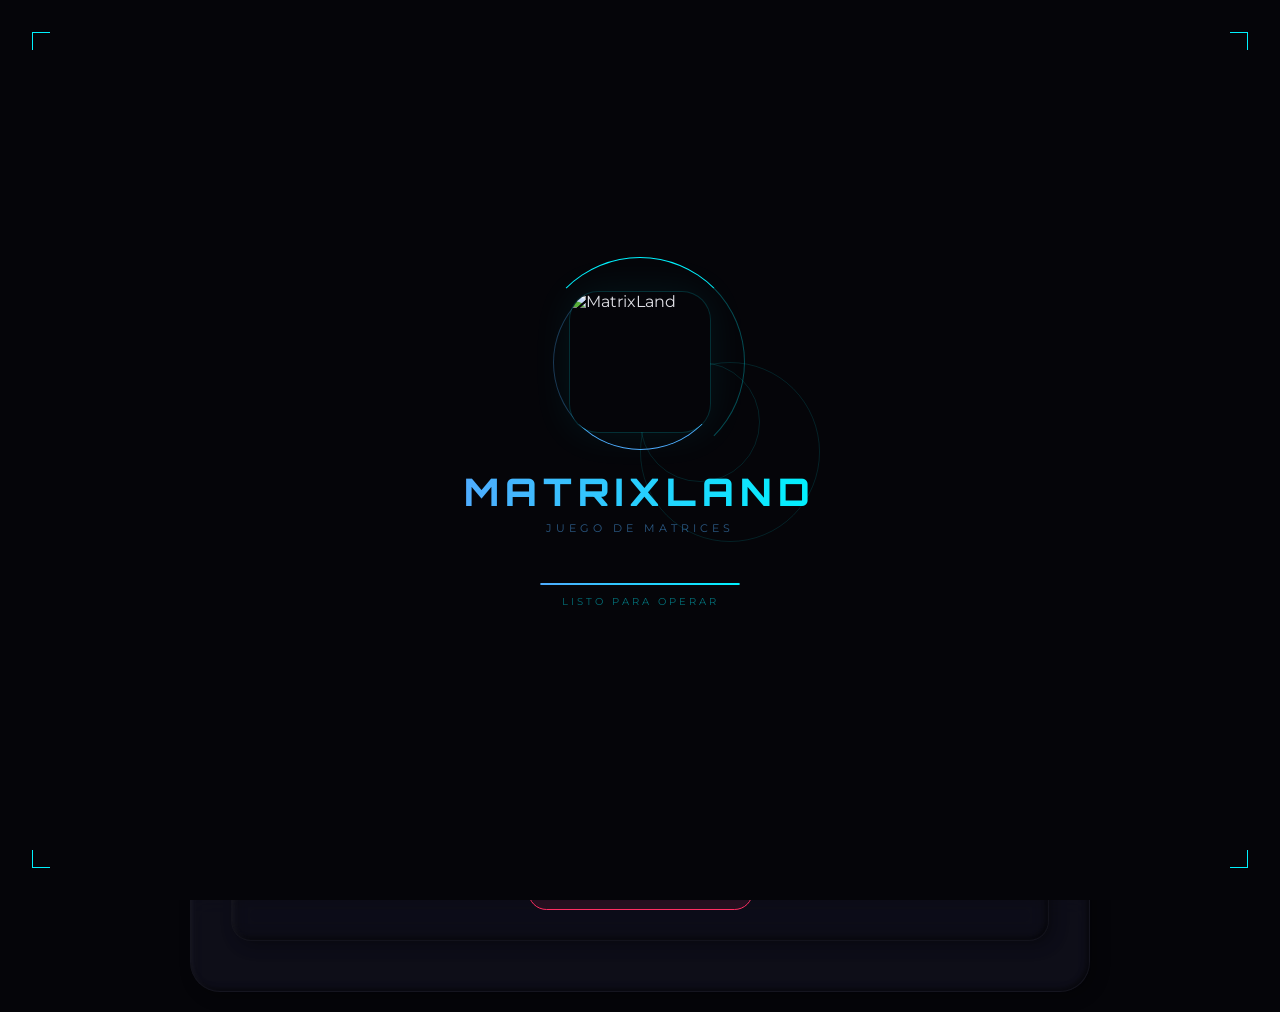
==== index.html @ 19eb1c67 "acomodo de archivos" ====
<!DOCTYPE html>
<html lang="es">
<head>
    <meta charset="UTF-8">
    <meta name="viewport" content="width=device-width, initial-scale=1.0">
    <title>MATRIXLAND </title>
    
    <link rel="stylesheet" href="https://cdnjs.cloudflare.com/ajax/libs/font-awesome/6.0.0/css/all.min.css">
    <link rel="stylesheet" href="style.css">
    <link rel="manifest" href="manifest.json">
    <meta name="theme-color" content="#667eea">
    <meta name="mobile-web-app-capable" content="yes">
    <meta name="apple-mobile-web-app-capable" content="yes">
    <meta name="apple-mobile-web-app-status-bar-style" content="default">
    <meta name="apple-mobile-web-app-title" content="Matrixland">
</head>
<body>

    <div id="splash-screen">
  <div class="corner corner-tl"></div>
  <div class="corner corner-tr"></div>
  <div class="corner corner-bl"></div>
  <div class="corner corner-br"></div>

  <div class="splash-particles" id="splash-sparks"></div>

  <div class="splash-logo-wrap">
    <div style="position:absolute;">
      <div class="pulse-ring"></div>
      <div class="pulse-ring"></div>
      <div class="pulse-ring"></div>
    </div>
    <div class="ring-outer"></div>
    <div class="ring-inner"></div>
    <div class="splash-logo-img">
      
      <img src="C:/MatrixLand_ss/LogoMatrixLand.jpg" alt="MatrixLand">
    </div>
  </div>

  <div class="splash-title">
    <h1>MATRIXLAND</h1>
    <div class="version">juego de matrices</div>
  </div>

  <div class="splash-loader">
    <div class="loader-track">
      <div class="loader-bar" id="splash-bar"></div>
    </div>
    <div class="loader-label" id="splash-label">Iniciando protocolo...</div>
  </div>
</div>
    
    <div id="bg-particles"></div>

    <div id="pantalla-inicio">
        <div class="header-logo">
            <h1><span class="neon-text">MATRIX</span>LAND</h1>
            <div class="logo-icon"><i class="fas fa-microchip"></i></div>
        </div>
        <p class="subtitulo">Inicia la secuencia de aprendizaje progresivo</p>
        
        <div class="niveles-container">
            <div class="nivel-card nivel-basico" id="card-basico">
                <div class="nivel-icon"><i class="fas fa-plus-minus"></i></div>
                <h3>Nivel Básico</h3>
                <p class="nivel-descripcion">
                    Secuencia: <strong>Suma y Resta</strong><br>
                    Dimensión 2x2 | Rango [1-5]
                </p>
                <button id="btn-basico" class="btn-nivel">INICIAR</button>
            </div>
            
            <div class="nivel-card nivel-intermedio" id="card-intermedio">
                <div class="nivel-icon"><i class="fas fa-times"></i></div>
                <h3>Nivel Intermedio</h3>
                <p class="nivel-descripcion">
                    Secuencia: <strong>Multiplicación</strong><br>
                    Dimensión 2x2 & 3x3 | Rango [1-8]
                </p>
                <button id="btn-intermedio" class="btn-nivel">INICIAR</button>
            </div>
            
            <div class="nivel-card nivel-avanzado" id="card-avanzado">
                <div class="nivel-icon"><i class="fas fa-project-diagram"></i></div>
                <h3>Nivel Avanzado</h3>
                <p class="nivel-descripcion">
                    Secuencia: <strong>Transpuesta y Det.</strong><br>
                    Dimensión 2x2 & 3x3 | Rango [1-10]
                </p>
                <button id="btn-avanzado" class="btn-nivel">INICIAR</button>
            </div>

            <div class="nivel-card nivel-extra" id="card-extra">
                <div class="nivel-icon"><i class="fas fa-layer-group"></i></div>
                <h3>Retos Extra</h3>
                <p class="nivel-descripcion">
                    Secuencia: <strong>Operaciones Combinadas</strong><br>
                    2 Fases por desafío | Dimensión 2x2 & 3x3
                </p>
                <button id="btn-extra" class="btn-nivel">INICIAR</button>
            </div>
        </div>

        <div class="estadisticas-globales-container">
            <h3><i class="fas fa-chart-line"></i> Terminal de Estado Global</h3>
            <div class="stats-grid-inicio">
                <div class="stat-item-inicio">
                    <span class="stat-icon-inicio"><i class="fas fa-trophy"></i></span>
                    <div class="stat-info-inicio">
                        <span id="global-record" class="stat-numero-inicio">0</span>
                        <span class="stat-texto-inicio">Récord Máximo</span>
                    </div>
                </div>
                <div class="stat-item-inicio">
                    <span class="stat-icon-inicio"><i class="fas fa-gamepad"></i></span>
                    <div class="stat-info-inicio">
                        <span id="global-partidas" class="stat-numero-inicio">0</span>
                        <span class="stat-texto-inicio">Ciclos Jugados</span>
                    </div>
                </div>
            </div>
             <button id="btn-borrar-datos" class="btn-danger-futuristic">
                <i class="fas fa-trash-alt"></i> Resetear Núcleo de Datos
            </button>
        </div>
    
    </div>

    <div id="pantalla-juego" style="display: none;">
        
        <div class="game-header">
            <div class="stat-bubble stat-nivel">
                <div class="stat-label">PROTOCOLO</div>
                <div id="texto-nivel" class="stat-value">Básico</div>
            </div>

            <div class="control-center">
                <div id="vidas-display" class="vidas-futuristas">
                    </div>
                <div class="score-display">
                    <span id="puntos-display">0</span> <span class="pts-label">PTS</span>
                </div>
            </div>

            <div class="stat-bubble stat-racha">
                <div class="stat-label">RACHA</div>
                <div id="racha-display" class="stat-value">0</div>
            </div>
        </div>
        
        <div class="main-game-area">
            <div id="fase-badge" class="fase-badge" style="display:none;"></div>

            <div id="matrices-container"></div>

            <div id="fase-parcial-panel" class="fase-parcial-panel" style="display:none;"></div>
            
            <div class="response-zone-futuristic">
                <div class="drop-zone-container">
                    <h3><i class="fas fa-download"></i> Matriz de Respuesta</h3>
                    <p class="instruccion-drag">Arrastra los números al panel inferior</p>
                    <div id="respuesta-matrix-target" class="matrix-target-grid">
                        </div>
                </div>

                <div class="numbers-supply-container">
                    <h3><i class="fas fa-hashtag"></i> Fuente de Energía</h3>
                    <div id="numbers-supply-bin" class="numbers-bin">
                        </div>
                </div>
            </div>
        </div>
        
        <div class="botones-accion-footer">
            <button id="btn-verificar" class="btn-principal-futuristic">
                <i class="fas fa-check-circle"></i> Verificar Secuencia
            </button>
            <button id="btn-volver" class="btn-secundario-futuristic">
                <i class="fas fa-arrow-left"></i> Abortar Misión
            </button>
        </div>
        
        <div id="mensaje-resultado"></div>
    </div>

    <div class="info-float" tabindex="0">
        <button class="info-bubble" type="button" aria-label="Información del proyecto">
            <i class="fas fa-info"></i>
        </button>
        <div class="info-card">
            <p>Desarrollado en la Universidad Politécnica de Querétaro por Regina Lopez Soto y Diego Francisco Cruz Cruz</p>
        </div>
    </div>

    <div id="modal-gameover" class="modal" style="display: none;">
        <div class="modal-content-futuristic">
            <div class="glitch-wrapper">
                <h2 class="modal-titulo-glitch" data-text="SISTEMA CRÍTICO">SISTEMA CRÍTICO</h2>
            </div>
            <div class="icon-danger-modal"><i class="fas fa-exclamation-triangle"></i></div>
            <p class="modal-mensaje">Integridad del núcleo: 0%. Ciclo finalizado.</p>
            
            <div class="modal-estadisticas-futuristic">
                <div class="modal-stat-futu">
                    <span class="modal-stat-label-futu">Puntuación Final</span>
                    <span id="modal-puntos-finales" class="modal-stat-value-futu">0</span>
                </div>
                <div class="modal-stat-futu">
                    <span class="modal-stat-label-futu">Eficiencia (Aciertos)</span>
                    <span id="modal-aciertos" class="modal-stat-value-futu">0/0</span>
                </div>
                <div class="modal-stat-futu">
                    <span class="modal-stat-label-futu">Pico de Racha</span>
                    <span id="modal-mejor-racha" class="modal-stat-value-futu">0</span>
                </div>
            </div>
            
            <div class="modal-botones-futu">
                <button id="btn-reintentar" class="btn-modal-futu btn-reintentar-futu">
                    <i class="fas fa-sync-alt"></i> Reiniciar Ciclo
                </button>
                <button id="btn-menu" class="btn-modal-futu btn-menu-futu">
                    <i class="fas fa-home"></i> Menú de Red
                </button>
            </div>
        </div>
    </div>

    <script src="script.js"></script>
</body>
</html>
---- style.css ----
/* ========================================
   SISTEMA DE DISEÑO MATRIXLAND NEON-DRAG
   Estilo: Futurista, Neumórfico (Burbuja iOS), Alta Animación
   ======================================== */

@import url('https://fonts.googleapis.com/css2?family=Orbitron:wght@400;600;700;900&family=Montserrat:wght@300;400;600;700&display=swap');

:root {
    /* Paleta Neón Futurista */
    --bg-dark: #050509;
    --bg-panel: rgba(20, 20, 35, 0.6);
    --primary-neon: #00f2fe; /* Cian */
    --primary-dim: rgba(0, 242, 254, 0.1);
    --secondary-neon: #4facfe; /* Azul */
    --success-neon: #0f9; /* Verde Neón */
    --danger-neon: #ff2e63; /* Rojo Neón */
    --warning-neon: #f59e0b; /* Ámbar */
    --deep-blue-neon: #3355ff; /* Azul profundo, usado para la Fase 2 de Retos Extra */
    --text-main: #e0e0e6;
    --text-muted: #a0a0b0;
    
    /* Efectos Burbuja/Neumórficos */
    --bubble-shadow: 
        inset 2px 2px 5px rgba(255, 255, 255, 0.05),
        inset -2px -2px 5px rgba(0, 0, 0, 0.5),
        5px 5px 15px rgba(0, 0, 0, 0.3);
    
    --bubble-hover: 
        inset 1px 1px 3px rgba(255, 255, 255, 0.1),
        inset -1px -1px 3px rgba(0, 0, 0, 0.7),
        2px 2px 8px rgba(0, 0, 0, 0.5);

    --neon-glow: 0 0 10px var(--primary-neon), 0 0 20px var(--primary-neon);
    
    /* Efectos Burbuja/Neumórficos y Curvas de Animación */
    --ease-soft: cubic-bezier(0.23, 1, 0.32, 1);
    --ease-bouncy: cubic-bezier(0.68, -0.55, 0.27, 1.55);
    
    --transition-soft: all 0.3s var(--ease-soft);
    --transition-bouncy: all 0.5s var(--ease-bouncy);
}

/* ========================================
   RESET Y ESTILOS GLOBALES
   ======================================== */

* {
    margin: 0;
    padding: 0;
    box-sizing: border-box;
    outline: none;
    -webkit-tap-highlight-color: transparent;
}

body {
    font-family: 'Montserrat', sans-serif;
    background-color: var(--bg-dark);
    color: var(--text-main);
    min-height: 100vh;
    display: flex;
    justify-content: center;
    align-items: center;
    padding: 20px;
    overflow-x: hidden;
    position: relative;
}

/* Fondo de partículas */
#bg-particles {
    position: fixed;
    inset: 0;
    z-index: -1;
    background: radial-gradient(circle at center, #101025 0%, #050509 100%);
}

.particle {
    position: absolute;
    background: var(--primary-neon);
    border-radius: 50%;
    opacity: 0.2;
    animation: floatParticle 20s linear infinite;
}

@keyframes floatParticle {
    0% { transform: translateY(0) translateX(0); opacity: 0; }
    10% { opacity: 0.2; }
    90% { opacity: 0.2; }
    100% { transform: translateY(-100vh) translateX(20vw); opacity: 0; }
}

h1, h2, h3, .stat-value, .matrix-cell, .draggable-number {
    font-family: 'Orbitron', sans-serif;
    font-weight: 700;
}

/* ========================================
   CLASES BASE REUTILIZABLES (SOLUCIÓN AL ERROR)
   ======================================== */

/* Aplicamos el estilo de panel a todos los contenedores principales */
#pantalla-inicio, 
.nivel-card, 
.estadisticas-globales-container, 
#pantalla-juego, 
#matrices-container, 
.drop-zone-container, 
.numbers-supply-container, 
.modal-content-futuristic {
    background: var(--bg-panel);
    border-radius: 30px;
    border: 1px solid rgba(255, 255, 255, 0.03);
    box-shadow: var(--bubble-shadow);
    backdrop-filter: blur(10px);
    transition: var(--transition-soft);
}

/* Aplicamos el estilo base de botón a todos los botones */
.btn-nivel, 
.btn-danger-futuristic, 
.btn-principal-futuristic, 
.btn-secundario-futuristic, 
.btn-modal-futu {
    border: none;
    border-radius: 50px;
    font-family: 'Montserrat', sans-serif;
    font-weight: 700;
    cursor: pointer;
    transition: var(--transition-bouncy);
    display: inline-flex;
    align-items: center;
    justify-content: center;
    gap: 10px;
    position: relative;
    overflow: hidden;
}

.btn-nivel:active, 
.btn-danger-futuristic:active, 
.btn-principal-futuristic:active, 
.btn-secundario-futuristic:active, 
.btn-modal-futu:active {
    transform: scale(0.95);
    box-shadow: var(--bubble-hover);
}

.neon-text {
    color: var(--primary-neon);
    text-shadow: var(--neon-glow);
}

/* ========================================
   PANTALLA DE INICIO
   ======================================== */

#pantalla-inicio {
    padding: 50px 40px;
    text-align: center;
    max-width: 900px;
    width: 100%;
    animation: panelEnter 0.6s var(--ease-soft);
}

.header-logo {
    display: flex;
    align-items: center;
    justify-content: center;
    gap: 15px;
    margin-bottom: 10px;
}

#pantalla-inicio h1 {
    font-size: 56px;
    letter-spacing: 4px;
    color: white;
}

.logo-icon {
    font-size: 40px;
    color: var(--primary-neon);
    animation: pulseGlow 2s infinite;
}

.subtitulo {
    color: var(--text-muted);
    font-size: 18px;
    margin-bottom: 40px;
    font-weight: 300;
}

.niveles-container {
    display: grid;
    grid-template-columns: repeat(3, minmax(220px, 1fr));
    gap: 25px;
    margin-bottom: 50px;
}

.nivel-card {
    background: rgba(255, 255, 255, 0.02);
    border-radius: 25px;
    padding: 30px;
    display: flex;
    flex-direction: column;
    align-items: center;
    min-height: 280px;
}

.nivel-card.nivel-extra {
    grid-column: 1 / -1;
    justify-self: center;
    width: min(100%, calc(3 * 220px + 2 * 25px));
    min-height: auto;
    padding: 20px 28px;
    flex-direction: row;
    justify-content: center;
    align-items: center;
    gap: 20px;
    text-align: left;
}

.nivel-card.nivel-extra .nivel-icon {
    margin-bottom: 0;
}

.nivel-card.nivel-extra .nivel-descripcion {
    margin-bottom: 0;
    flex-grow: 0;
}

.nivel-card.nivel-extra .btn-nivel {
    width: auto;
    min-width: 150px;
    padding: 10px 22px;
}

.nivel-card:hover {
    transform: translateY(-10px) scale(1.02);
    border-color: rgba(0, 242, 254, 0.2);
    box-shadow: 0 15px 30px rgba(0, 0, 0, 0.5), 0 0 15px var(--primary-dim);
}

.nivel-icon {
    font-size: 35px;
    margin-bottom: 15px;
    color: var(--text-muted);
    transition: var(--transition-soft);
}

.nivel-card:hover .nivel-icon {
    color: var(--primary-neon);
    transform: scale(1.1);
}

.nivel-card h3 {
    font-size: 20px;
    margin-bottom: 10px;
    color: white;
}

.nivel-descripcion {
    font-size: 14px;
    color: var(--text-muted);
    line-height: 1.6;
    margin-bottom: 20px;
    flex-grow: 1;
}

.btn-nivel {
    background: transparent;
    border: 2px solid rgba(255, 255, 255, 0.1);
    color: white;
    padding: 12px 30px;
    font-size: 14px;
    letter-spacing: 1px;
    width: 100%;
}

.nivel-card:hover .btn-nivel {
    background: var(--primary-neon);
    border-color: var(--primary-neon);
    color: var(--bg-dark);
    box-shadow: var(--neon-glow);
}

.info-float {
    position: fixed;
    right: 24px;
    bottom: 24px;
    z-index: 60;
    display: flex;
    flex-direction: column;
    align-items: flex-end;
    gap: 10px;
}

.info-bubble {
    width: 52px;
    height: 52px;
    border: 1px solid rgba(255, 255, 255, 0.12);
    border-radius: 50%;
    background: rgba(10, 14, 24, 0.9);
    color: var(--primary-neon);
    box-shadow: var(--bubble-shadow);
    display: grid;
    place-items: center;
    cursor: pointer;
    transition: transform 0.25s ease, box-shadow 0.25s ease;
}

.info-bubble:hover,
.info-bubble:focus-visible {
    transform: translateY(-2px) scale(1.04);
    box-shadow: 0 0 18px rgba(0, 242, 254, 0.25);
}

.info-card {
    width: min(320px, calc(100vw - 32px));
    padding: 14px 16px;
    border-radius: 18px;
    background: rgba(10, 14, 24, 0.95);
    border: 1px solid rgba(255, 255, 255, 0.12);
    box-shadow: var(--bubble-shadow);
    color: var(--text-main);
    font-size: 13px;
    line-height: 1.5;
    opacity: 0;
    transform: translateY(8px);
    pointer-events: none;
    transition: opacity 0.25s ease, transform 0.25s ease;
}

.info-float:hover .info-card,
.info-float:focus-within .info-card {
    opacity: 1;
    transform: translateY(0);
    pointer-events: auto;
}

@media (max-width: 900px) {
    .niveles-container {
        grid-template-columns: 1fr;
    }

    .nivel-card.nivel-extra {
        grid-column: auto;
        width: 100%;
        flex-direction: column;
        text-align: center;
    }

    .nivel-card.nivel-extra .btn-nivel {
        width: 100%;
    }
}

/* Colores específicos hover (Usando el selector completo para evitar fallos variables) */
.nivel-intermedio:hover .nivel-icon { color: var(--success-neon); }
.nivel-intermedio:hover .btn-nivel { background: var(--success-neon); border-color: var(--success-neon); box-shadow: 0 0 10px var(--success-neon); }
.nivel-intermedio:hover { border-color: rgba(0, 255, 153, 0.2); box-shadow: 0 15px 30px rgba(0, 0, 0, 0.5), 0 0 15px rgba(0, 255, 153, 0.1); }

.nivel-avanzado:hover .nivel-icon { color: var(--danger-neon); }
.nivel-avanzado:hover .btn-nivel { background: var(--danger-neon); border-color: var(--danger-neon); box-shadow: 0 0 10px var(--danger-neon); }
.nivel-avanzado:hover { border-color: rgba(255, 46, 99, 0.2); box-shadow: 0 15px 30px rgba(0, 0, 0, 0.5), 0 0 15px rgba(255, 46, 99, 0.1); }

.nivel-extra:hover .nivel-icon { color: var(--deep-blue-neon); }
.nivel-extra:hover .btn-nivel { background: var(--deep-blue-neon); border-color: var(--deep-blue-neon); box-shadow: 0 0 10px var(--deep-blue-neon); }
.nivel-extra:hover { border-color: rgba(51, 85, 255, 0.25); box-shadow: 0 15px 30px rgba(0, 0, 0, 0.5), 0 0 15px rgba(51, 85, 255, 0.15); }

/* Sección Estadísticas Inicio */
.estadisticas-globales-container {
    background: rgba(0, 0, 0, 0.2);
    padding: 30px;
    border-radius: 20px;
}

.estadisticas-globales-container h3 {
    font-size: 16px;
    color: var(--primary-neon);
    margin-bottom: 20px;
    display: flex;
    align-items: center;
    justify-content: center;
    gap: 10px;
}

.stats-grid-inicio {
    display: grid;
    grid-template-columns: 1fr 1fr;
    gap: 20px;
    margin-bottom: 20px;
}

.stat-item-inicio {
    background: rgba(255, 255, 255, 0.02);
    padding: 15px;
    border-radius: 15px;
    display: flex;
    align-items: center;
    gap: 15px;
    box-shadow: var(--bubble-shadow);
}

.stat-icon-inicio {
    font-size: 24px;
    color: var(--text-muted);
}

.stat-info-inicio {
    display: flex;
    flex-direction: column;
    text-align: left;
}

.stat-numero-inicio {
    font-size: 24px;
    color: white;
}

.stat-texto-inicio {
    font-size: 11px;
    color: var(--text-muted);
    text-transform: uppercase;
    letter-spacing: 1px;
}

.btn-danger-futuristic {
    background: rgba(255, 46, 99, 0.1);
    color: var(--danger-neon);
    border: 1px solid var(--danger-neon);
    padding: 10px 20px;
    font-size: 12px;
}
.btn-danger-futuristic:hover {
    background: var(--danger-neon);
    color: white;
    box-shadow: 0 0 10px var(--danger-neon);
}

/* ========================================
   PANTALLA DE JUEGO (INTERFACE)
   ======================================== */

#pantalla-juego {
    padding: 30px;
    max-width: 1100px;
    width: 100%;
    animation: panelEnter 0.5s var(--ease-soft);
}

.game-header {
    display: grid;
    grid-template-columns: 1fr auto 1fr;
    align-items: center;
    gap: 20px;
    margin-bottom: 30px;
}

.stat-bubble {
    background: rgba(255, 255, 255, 0.02);
    padding: 15px 25px;
    border-radius: 50px;
    box-shadow: var(--bubble-shadow);
    text-align: center;
}

.stat-label {
    font-size: 10px;
    color: var(--text-muted);
    letter-spacing: 2px;
    margin-bottom: 5px;
}

.stat-value {
    font-size: 18px;
    color: white;
}

.stat-nivel .stat-value { color: var(--primary-neon); text-shadow: var(--neon-glow); }
.stat-racha .stat-value { color: var(--success-neon); }

.control-center {
    display: flex;
    flex-direction: column;
    align-items: center;
    gap: 10px;
}

.vidas-futuristas {
    display: flex;
    gap: 8px;
    font-size: 20px;
}

.heart-icon {
    color: var(--danger-neon);
    text-shadow: 0 0 5px var(--danger-neon);
    transition: var(--transition-bouncy);
}
.heart-icon.lost {
    color: rgba(255, 255, 255, 0.1);
    text-shadow: none;
    transform: scale(0.8);
}

.score-display {
    font-family: 'Orbitron', sans-serif;
    font-size: 36px;
    font-weight: 900;
    color: white;
    position: relative;
}
.pts-label {
    font-size: 12px;
    color: var(--text-muted);
    font-weight: 400;
    font-family: 'Montserrat', sans-serif;
}

@keyframes scorePop {
    0% { transform: scale(1); color: white; }
    50% { transform: scale(1.3); color: var(--warning-neon); text-shadow: 0 0 10px var(--warning-neon); }
    100% { transform: scale(1); color: white; }
}
.score-animate { animation: scorePop 0.4s ease-out; }

/* ========================================
   ÁREA DE MATRICES (DESAFÍO)
   ======================================== */

.main-game-area {
    display: flex;
    flex-direction: column;
    gap: 22px;
}

#matrices-container {
    background: var(--bg-panel);
    padding: 34px 30px;
    border-radius: 20px;
    margin-bottom: 0;
    display: flex;
    flex-direction: column; /* Título arriba */
    align-items: center;
    width: 100%;
    transition: var(--transition-soft);
}

.desafio-pregunta {
    color: white;
    font-size: 18px;
    margin-bottom: 25px;
    font-weight: 600;
}

.matrix-display-wrapper {
    display: flex !important;
    flex-direction: row !important; /* Fuerza horizontal */
    align-items: center;
    justify-content: center;
    gap: 15px;
    width: 100%;
    margin-top: 20px;
}

/* Contenedor visual de cada matriz del desafío (A y B) */
.matrix-visual-grid {
    display: flex;
    flex-direction: column;  /* Las filas van de arriba hacia abajo */
    align-items: center;
    gap: 6px;
}

/* Cada fila dentro de la matriz visual */
.matrix-row-visual {
    display: flex;
    flex-direction: row;     /* Las celdas de cada fila van de izquierda a derecha */
    gap: 6px;
}

.matrix-cell {
    width: 50px;
    height: 50px;
    background: rgba(255, 255, 255, 0.03);
    color: white;
    display: flex;
    align-items: center;
    justify-content: center;
    border-radius: 10px;
    font-size: 18px;
    border: 1px solid rgba(255, 255, 255, 0.1);
    font-family: 'Orbitron', sans-serif;
}

.matrix-cell:hover {
    background: rgba(255, 255, 255, 0.07);
    transform: scale(1.05);
}

.matrix-operator {
    font-size: 30px;
    color: var(--primary-neon);
    font-weight: bold;
    text-shadow: 0 0 10px var(--primary-neon);
    padding: 0 10px;
}

.unaria-info-burbuja {
    display: flex;
    flex-direction: column;
    align-items: center;
    gap: 10px;
    color: var(--secondary-neon);
    font-size: 14px;
    padding: 15px;
    background: rgba(255, 255, 255, 0.02);
    border-radius: 15px;
    box-shadow: var(--bubble-shadow);
}
.unaria-info-burbuja i { font-size: 24px; }

/* ========================================
   ÁREA DRAG & DROP FUTURISTA
   ======================================== */

.response-zone-futuristic {
    display: grid;
    grid-template-columns: 2fr 1fr;
    gap: 28px;
    margin-bottom: 0;
}

.drop-zone-container, .numbers-supply-container {
    background: rgba(0, 0, 0, 0.2);
    padding: 28px;
    border-radius: 20px;
    transition: var(--transition-soft);
}

.drop-zone-container h3, .numbers-supply-container h3 {
    font-size: 14px;
    color: var(--primary-neon);
    margin-bottom: 15px;
    display: flex;
    align-items: center;
    gap: 8px;
}

.instruccion-drag {
    font-size: 12px;
    color: var(--text-muted);
    margin-bottom: 22px;
    line-height: 1.5;
}

.matrix-target-grid {
    display: grid !important;
    gap: 10px;
    padding: 18px;
    background: rgba(0, 242, 254, 0.05);
    border: 1px solid var(--primary-dim);
    border-radius: 15px;
    transition: var(--transition-soft);
}

.matrix-grid {
    display: grid !important;
    /* Se ajusta automáticamente al tamaño (2x2 o 3x3) en el JS */
    gap: 8px;
    padding: 12px;
    background: rgba(255, 255, 255, 0.05);
    border-radius: 15px;
    box-shadow: var(--bubble-shadow);
}

.matrix-row {
    display: flex !important;
    flex-direction: row !important; /* Los números de CADA fila van de lado a lado */
    gap: 8px;
    justify-content: center;
}

.matrix-row + .matrix-row {
    margin-top: 8px;
}

.drop-zone {
    width: 55px;
    height: 55px;
    margin: 0;
    border-radius: 15px;
    background: rgba(255, 255, 255, 0.02);
    border: 2px dashed rgba(0, 242, 254, 0.25);
    transition: var(--transition-soft);
    display: flex;
    align-items: center;
    justify-content: center;
    position: relative;
}

.drop-zone.drag-over {
    background: rgba(0, 242, 254, 0.05);
    border-color: var(--primary-neon);
    box-shadow: 0 0 10px var(--primary-dim);
    transform: scale(1.05);
}

.drop-zone.occupied {
    border-style: solid;
    border-color: rgba(255, 255, 255, 0.03);
    background: rgba(255, 255, 255, 0.03);
    box-shadow: var(--bubble-shadow);
}

.numbers-bin {
    display: flex;
    flex-wrap: wrap;
    gap: 12px;
    justify-content: center;
    align-content: flex-start;
    min-height: 110px;
    padding: 16px;
    background: rgba(0, 0, 0, 0.3);
    border: 1px dashed rgba(255, 255, 255, 0.06);
    border-radius: 15px;
}

.draggable-number {
    width: 48px;
    height: 48px;
    background: linear-gradient(135deg, #262645 0%, #12122a 100%);
    color: #ffffff;
    display: flex;
    align-items: center;
    justify-content: center;
    border-radius: 12px;
    font-size: 19px;
    font-weight: 900;
    letter-spacing: 0.5px;
    text-shadow: 0 0 8px rgba(255, 255, 255, 0.35);
    cursor: grab;
    user-select: none;
    box-shadow: var(--bubble-shadow);
    border: 1.5px solid rgba(0, 242, 254, 0.18);
    transition: transform 0.2s ease, box-shadow 0.2s ease, opacity 0.2s ease, border-color 0.2s ease;
}

.draggable-number:hover {
    transform: scale(1.1) translateY(-3px);
    box-shadow: 0 5px 15px rgba(0, 0, 0, 0.4), 0 0 10px var(--primary-dim);
    border-color: var(--primary-neon);
}

.draggable-number:active {
    cursor: grabbing;
    transform: scale(0.95);
}

.draggable-number.dragging {
    opacity: 0.5;
    transform: scale(0.9);
    box-shadow: none;
}

.drop-zone .draggable-number {
    width: 100%;
    height: 100%;
    margin: 0;
    box-shadow: none;
    background: transparent;
}

/* ========================================
   ESCALARES (Nivel Básico y Retos Extra)
   ======================================== */
.scalar-bubble {
    width: 60px;
    height: 60px;
    border-radius: 50%;
    background: radial-gradient(circle at 35% 30%, rgba(245, 158, 11, 0.25), rgba(245, 158, 11, 0.05));
    border: 2px solid var(--warning-neon);
    color: white;
    font-family: 'Orbitron', sans-serif;
    font-size: 22px;
    font-weight: 900;
    display: flex;
    align-items: center;
    justify-content: center;
    box-shadow: 0 0 15px rgba(245, 158, 11, 0.25);
}
.scalar-bubble-label {
    font-size: 11px;
    color: var(--warning-neon);
    margin-right: 4px;
    font-weight: 700;
}

/* ========================================
   RETOS EXTRA · INDICADOR DE FASE Y PANEL DE RESULTADO PARCIAL
   ======================================== */
.fase-badge {
    align-self: center;
    display: flex;
    align-items: center;
    gap: 10px;
    padding: 10px 22px;
    border-radius: 50px;
    font-size: 12px;
    font-weight: 700;
    letter-spacing: 1.5px;
    text-transform: uppercase;
    background: rgba(255, 255, 255, 0.03);
    transition: var(--transition-soft);
}

.fase-badge-1 {
    color: var(--primary-neon);
    border: 1px solid rgba(0, 242, 254, 0.4);
    box-shadow: 0 0 14px rgba(0, 242, 254, 0.2);
}

.fase-badge-2 {
    color: #8fa4ff;
    border: 1px solid rgba(51, 85, 255, 0.5);
    box-shadow: 0 0 14px rgba(51, 85, 255, 0.25);
}

/* Resplandor del contenedor de desafío/respuesta según la fase activa del Reto Extra */
.fase-1-glow {
    border-color: rgba(0, 242, 254, 0.35) !important;
    box-shadow: 0 0 0 1px rgba(0, 242, 254, 0.25), 0 0 25px rgba(0, 242, 254, 0.12) !important;
}

.fase-2-glow {
    border-color: rgba(51, 85, 255, 0.4) !important;
    box-shadow: 0 0 0 1px rgba(51, 85, 255, 0.3), 0 0 25px rgba(51, 85, 255, 0.15) !important;
}

.fase-parcial-panel {
    display: flex;
    align-items: center;
    justify-content: center;
    flex-wrap: wrap;
    gap: 18px;
    padding: 18px 24px;
    border-radius: 18px;
    background: rgba(51, 85, 255, 0.05);
    border: 1px solid rgba(51, 85, 255, 0.25);
}

.fase-parcial-label {
    font-size: 12px;
    color: #8fa4ff;
    font-weight: 700;
    letter-spacing: 0.5px;
    display: flex;
    align-items: center;
    gap: 8px;
}

.fase-parcial-panel .matrix-cell {
    width: 38px;
    height: 38px;
    font-size: 14px;
    background: rgba(51, 85, 255, 0.08);
    border-color: rgba(51, 85, 255, 0.2);
}

/* ========================================
   BOTONES DE ACCIÓN FOOTER
   ======================================== */

.botones-accion-footer {
    display: flex;
    gap: 20px;
    justify-content: center;
    margin-top: 40px;
}

.btn-principal-futuristic {
    background: linear-gradient(135deg, var(--success-neon) 0%, #00b36b 100%);
    color: var(--bg-dark);
    padding: 15px 40px;
    font-size: 16px;
    box-shadow: 0 4px 15px rgba(0, 255, 153, 0.3);
}
.btn-principal-futuristic:hover {
    box-shadow: 0 6px 20px rgba(0, 255, 153, 0.5), 0 0 10px var(--success-neon);
    transform: translateY(-3px);
}

.btn-secundario-futuristic {
    background: rgba(255, 255, 255, 0.03);
    color: var(--text-muted);
    border: 1px solid rgba(255, 255, 255, 0.05);
    padding: 15px 30px;
    font-size: 14px;
}
.btn-secundario-futuristic:hover {
    background: rgba(255, 255, 255, 0.07);
    color: white;
    box-shadow: var(--bubble-shadow);
}

/* ========================================
   MENSAJES Y FEEDBACK
   ======================================== */

#mensaje-resultado {
    margin-top: 30px;
    min-height: 80px;
    animation: slideInUp 0.4s var(--ease-soft);
}

.feedback-panel {
    padding: 20px;
    border-radius: 15px;
    display: flex;
    flex-direction: column;
    align-items: center;
    gap: 10px;
    border: 1px solid transparent;
}

.feedback-title {
    font-family: 'Orbitron', sans-serif;
    font-size: 20px;
    font-weight: 700;
}

.feedback-text {
    font-size: 14px;
    color: var(--text-main);
}

.correct-panel {
    background: rgba(0, 255, 153, 0.05);
    border-color: var(--success-neon);
    box-shadow: 0 0 15px rgba(0, 255, 153, 0.1);
}
.correct-panel .feedback-title { color: var(--success-neon); text-shadow: 0 0 5px var(--success-neon); }

.incorrect-panel {
    background: rgba(255, 46, 99, 0.05);
    border-color: var(--danger-neon);
    box-shadow: 0 0 15px rgba(255, 46, 99, 0.1);
    animation: shake 0.5s;
}
.incorrect-panel .feedback-title { color: var(--danger-neon); text-shadow: 0 0 5px var(--danger-neon); }

.info-panel {
    background: rgba(245, 158, 11, 0.05);
    border-color: var(--warning-neon);
    color: var(--warning-neon);
}

/* ========================================
   MODAL GAME OVER FUTURISTA
   ======================================== */

.modal {
    position: fixed;
    inset: 0;
    background: rgba(0, 0, 0, 0.85);
    display: flex;
    justify-content: center;
    align-items: center;
    z-index: 9999;
    backdrop-filter: blur(10px);
    animation: fadeIn 0.3s ease;
}

.modal-content-futuristic {
    background: rgba(10, 10, 20, 0.9);
    padding: 50px;
    border-radius: 30px;
    max-width: 550px;
    width: 90%;
    text-align: center;
    border: 1px solid rgba(255, 46, 99, 0.2);
    box-shadow: 0 20px 50px rgba(0, 0, 0, 0.7), 0 0 20px rgba(255, 46, 99, 0.1);
    animation: modalPopIn 0.5s var(--ease-bouncy);
}

.glitch-wrapper { margin-bottom: 20px; }
.modal-titulo-glitch {
    font-size: 40px;
    color: var(--danger-neon);
    letter-spacing: 3px;
    position: relative;
    text-shadow: 0 0 10px var(--danger-neon);
}
.modal-titulo-glitch::before, .modal-titulo-glitch::after {
    content: attr(data-text);
    position: absolute;
    top: 0; left: 0; width: 100%; height: 100%;
    opacity: 0.8;
}
.modal-titulo-glitch::before { color: var(--primary-neon); z-index: -1; animation: glitch 0.3s cubic-bezier(.25,.46,.45,.94) both infinite; }
.modal-titulo-glitch::after { color: var(--secondary-neon); z-index: -2; animation: glitch 0.3s cubic-bezier(.25,.46,.45,.94) reverse both infinite; }

.icon-danger-modal {
    font-size: 50px;
    color: var(--danger-neon);
    margin-bottom: 20px;
    animation: pulse 1s infinite;
}

.modal-mensaje {
    color: var(--text-muted);
    font-size: 16px;
    margin-bottom: 35px;
}

.modal-estadisticas-futuristic {
    background: rgba(0, 0, 0, 0.3);
    padding: 20px;
    border-radius: 20px;
    margin-bottom: 40px;
}

.modal-stat-futu {
    display: flex;
    justify-content: space-between;
    align-items: center;
    padding: 15px 0;
    border-bottom: 1px solid rgba(255, 255, 255, 0.03);
}
/* ========================================
   SPLASH SCREEN
   ======================================== */
#splash-screen {
    position: fixed; inset: 0; z-index: 9999;
    background: #050509;
    display: flex; flex-direction: column;
    align-items: center; justify-content: center;
    overflow: hidden;
}
#splash-screen.fade-out {
    animation: splashFadeOut 0.8s ease-in-out forwards;
}
@keyframes splashFadeOut { to { opacity: 0; pointer-events: none; } }

.splash-particles { position: absolute; inset: 0; overflow: hidden; pointer-events: none; }
.spark {
    position: absolute; border-radius: 50%; background: #00f2fe; opacity: 0;
    animation: sparkFloat linear infinite;
}
@keyframes sparkFloat {
    0%   { transform: translateY(0) scale(1); opacity: 0; }
    20%  { opacity: 0.6; }
    80%  { opacity: 0.3; }
    100% { transform: translateY(-100vh) scale(0.3); opacity: 0; }
}

.splash-logo-wrap {
    position: relative; display: flex; align-items: center; justify-content: center;
    margin-bottom: 36px; opacity: 0;
    animation: logoEntrance 0.9s cubic-bezier(0.22,1,0.36,1) 0.3s forwards;
}
@keyframes logoEntrance {
    from { opacity: 0; transform: scale(0.6) translateY(20px); }
    to   { opacity: 1; transform: scale(1) translateY(0); }
}

.ring-outer {
    position: absolute; width: 210px; height: 210px; border-radius: 50%;
    border: 1.5px solid transparent;
    border-top-color: #00f2fe; border-right-color: rgba(0,242,254,0.3);
    animation: ringSpinOuter 3s linear infinite;
}
@keyframes ringSpinOuter { to { transform: rotate(360deg); } }

.ring-inner {
    position: absolute; width: 175px; height: 175px; border-radius: 50%;
    border: 1.5px solid transparent;
    border-bottom-color: #4facfe; border-left-color: rgba(79,172,254,0.3);
    animation: ringSpinInner 2.2s linear infinite reverse;
}
@keyframes ringSpinInner { to { transform: rotate(360deg); } }

.splash-logo-img {
    width: 140px; height: 140px;
    border-radius: 28px;
    background: #050509;
    display: flex; align-items: center; justify-content: center;
    overflow: hidden; position: relative; z-index: 2;
    box-shadow: 0 0 0 1px rgba(0,242,254,0.15), 0 0 40px rgba(0,242,254,0.08);
}
.splash-logo-img img { width: 100%; height: 100%; object-fit: cover; }

.splash-title {
    opacity: 0; text-align: center;
    animation: titleSlide 0.7s ease-out 0.9s forwards;
}
@keyframes titleSlide {
    from { opacity: 0; transform: translateY(12px); }
    to   { opacity: 1; transform: translateY(0); }
}
.splash-title h1 {
    font-size: 38px; font-weight: 800; letter-spacing: 6px; margin: 0;
    background: linear-gradient(90deg, #4facfe 0%, #00f2fe 50%, #4facfe 100%);
    background-size: 200% auto;
    -webkit-background-clip: text; -webkit-text-fill-color: transparent;
    animation: shimmerText 3s linear 1.2s infinite;
}
@keyframes shimmerText { to { background-position: 200% center; } }
.splash-title .version {
    font-size: 11px; letter-spacing: 4px; color: rgba(79,172,254,0.5);
    margin-top: 6px; text-transform: uppercase;
}

.splash-loader {
    margin-top: 48px; width: 200px; opacity: 0;
    animation: titleSlide 0.5s ease-out 1.3s forwards;
}
.loader-track { height: 2px; background: rgba(255,255,255,0.06); border-radius: 2px; overflow: hidden; }
.loader-bar {
    height: 100%; width: 0%;
    background: linear-gradient(90deg, #4facfe, #00f2fe);
    border-radius: 2px;
    animation: loadProgress 2s ease-in-out 1.5s forwards;
    box-shadow: 0 0 8px #00f2fe;
}
@keyframes loadProgress {
    0% { width: 0%; } 40% { width: 55%; } 70% { width: 78%; } 100% { width: 100%; }
}
.loader-label {
    margin-top: 10px; font-size: 10px; letter-spacing: 3px;
    color: rgba(0,242,254,0.45); text-align: center; text-transform: uppercase;
    animation: blinkLabel 1.2s ease-in-out 1.5s infinite alternate;
}
@keyframes blinkLabel { from { opacity: 0.4; } to { opacity: 1; } }

.pulse-ring {
    position: absolute; border-radius: 50%;
    border: 1px solid rgba(0,242,254,0.12);
    animation: pulseExpand 3s ease-out infinite; pointer-events: none;
}
.pulse-ring:nth-child(1) { width: 60px;  height: 60px;  animation-delay: 0s; }
.pulse-ring:nth-child(2) { width: 120px; height: 120px; animation-delay: 0.8s; }
.pulse-ring:nth-child(3) { width: 180px; height: 180px; animation-delay: 1.6s; }
@keyframes pulseExpand {
    0%   { transform: scale(1); opacity: 0.6; }
    100% { transform: scale(3.5); opacity: 0; }
}

.corner { position: fixed; width: 18px; height: 18px; }
.corner-tl { top: 32px;    left: 32px;   border-top: 1.5px solid #00f2fe; border-left:   1.5px solid #00f2fe; }
.corner-tr { top: 32px;    right: 32px;  border-top: 1.5px solid #00f2fe; border-right:  1.5px solid #00f2fe; }
.corner-bl { bottom: 32px; left: 32px;   border-bottom: 1.5px solid #00f2fe; border-left:   1.5px solid #00f2fe; }
.corner-br { bottom: 32px; right: 32px;  border-bottom: 1.5px solid #00f2fe; border-right:  1.5px solid #00f2fe; }
.modal-stat-futu:last-child { border-bottom: none; }

.modal-stat-label-futu { color: var(--text-muted); font-weight: 600; }
.modal-stat-value-futu { font-size: 24px; color: white; }
#modal-puntos-finales { color: var(--warning-neon); }

.modal-botones-futu { display: flex; gap: 20px; }

.btn-modal-futu { flex: 1; padding: 15px; font-size: 16px; }

.btn-reintentar-futu { background: var(--success-neon); color: var(--bg-dark); }
.btn-reintentar-futu:hover { box-shadow: 0 0 15px var(--success-neon); }

.btn-menu-futu { background: rgba(255, 255, 255, 0.03); color: white; border: 1px solid rgba(255, 255, 255, 0.05); }
.btn-menu-futu:hover { background: rgba(255, 255, 255, 0.07); box-shadow: var(--bubble-shadow); }

/* ========================================
   ANIMACIONES KEYFRAMES
   ======================================== */

@keyframes panelEnter { from { opacity: 0; transform: translateY(30px) scale(0.95); } to { opacity: 1; transform: translateY(0) scale(1); } }
@keyframes cellEnter { to { opacity: 1; transform: scale(1); } }
@keyframes modalPopIn { from { opacity: 0; transform: scale(0.8) translateY(-50px); } to { opacity: 1; transform: scale(1) translateY(0); } }
@keyframes pulseGlow { 0%, 100% { opacity: 1; text-shadow: var(--neon-glow); } 50% { opacity: 0.5; text-shadow: none; } }
@keyframes glitch {
    0% { transform: translate(0); }
    20% { transform: translate(-3px, 3px); }
    40% { transform: translate(-3px, -3px); }
    60% { transform: translate(3px, 3px); }
    80% { transform: translate(3px, -3px); }
    100% { transform: translate(0); }
}
@keyframes shake {
    0%, 100% { transform: translateX(0); }
    10%, 30%, 50%, 70%, 90% { transform: translateX(-5px); }
    20%, 40%, 60%, 80% { transform: translateX(5px); }
}
@keyframes fadeIn { from { opacity: 0; } to { opacity: 1; } }
@keyframes pulse { 0%, 100% { transform: scale(1); opacity: 1; } 50% { transform: scale(1.05); opacity: 0.8; } }
@keyframes slideInUp { from { transform: translateY(20px); opacity: 0; } to { transform: translateY(0); opacity: 1; } }

/* ========================================
   RESPONSIVE OPTIMIZATIONS
   ======================================== */

@media (max-width: 900px) {
    #pantalla-inicio h1 { font-size: 40px; }
    .niveles-container { grid-template-columns: 1fr; }
    .response-zone-futuristic { grid-template-columns: 1fr; }
    .matrix-operator { font-size: 24px; }
}

@media (max-width: 600px) {
    body { padding: 10px; }
    #pantalla-inicio, #pantalla-juego { padding: 20px; border-radius: 20px; }
    .game-header { grid-template-columns: 1fr; gap: 10px; }
    .stat-bubble { padding: 10px; }
    .score-display { font-size: 28px; }
    .matrix-cell, .drop-zone { width: 40px; height: 40px; font-size: 14px; }
    .draggable-number { width: 38px; height: 38px; font-size: 14px; }
    .modal-content-futuristic { padding: 30px 20px; }
    .modal-titulo-glitch { font-size: 28px; }
    .modal-botones-futu { flex-direction: column; gap: 10px; }
    .scalar-bubble { width: 48px; height: 48px; font-size: 18px; }
    .fase-badge { font-size: 10px; padding: 8px 16px; text-align: center; }
    .fase-parcial-panel { padding: 14px 16px; gap: 12px; }
    .fase-parcial-panel .matrix-cell { width: 30px; height: 30px; font-size: 12px; }
}
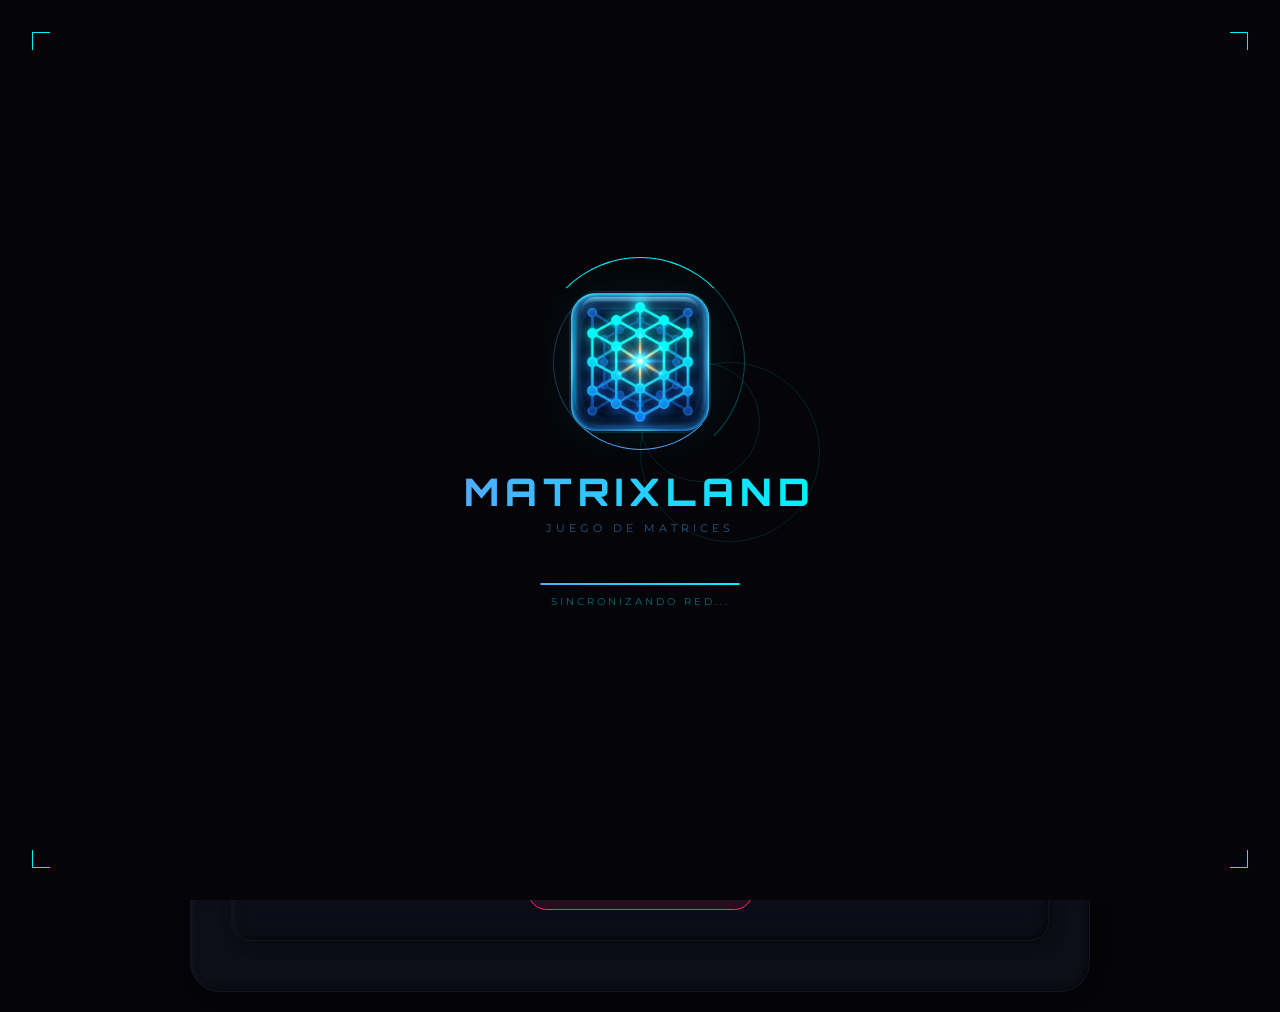
==== commit f75e1845: "arreglo" ====
--- a/index.html
+++ b/index.html
@@ -34,7 +34,7 @@
     <div class="ring-inner"></div>
     <div class="splash-logo-img">
       
-      <img src="C:/MatrixLand_ss/LogoMatrixLand.jpg" alt="MatrixLand">
+      <img src="logo/LogoMatrixLand.jpg" alt="MatrixLand">
     </div>
   </div>
 
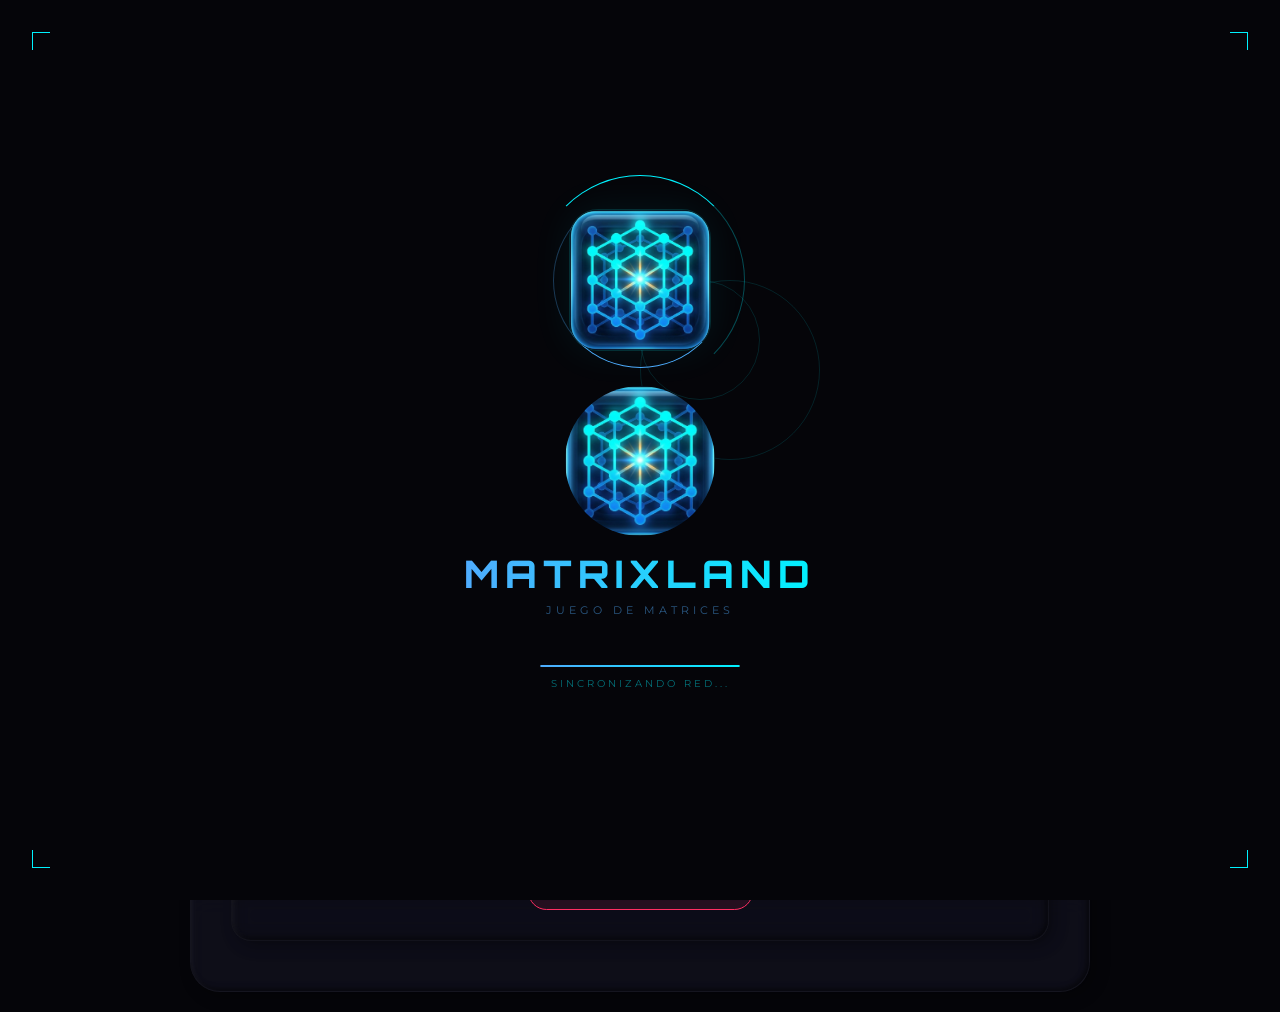
==== commit 3aa0914b: "acomodo" ====
--- a/index.html
+++ b/index.html
@@ -34,11 +34,16 @@
     <div class="ring-inner"></div>
     <div class="splash-logo-img">
       
-      <img src="logo/LogoMatrixLand.jpg" alt="MatrixLand">
+      <img src="LogoMatrixLand.jpg" alt="MatrixLand">
     </div>
   </div>
 
   <div class="splash-title">
+    <img 
+        src="LogoMatrixLand.jpg" 
+        alt="Logo Matrixland"
+        style="width:150px;height:150px;object-fit:cover;border-radius:50%;margin-bottom:10px;"
+    >
     <h1>MATRIXLAND</h1>
     <div class="version">juego de matrices</div>
   </div>
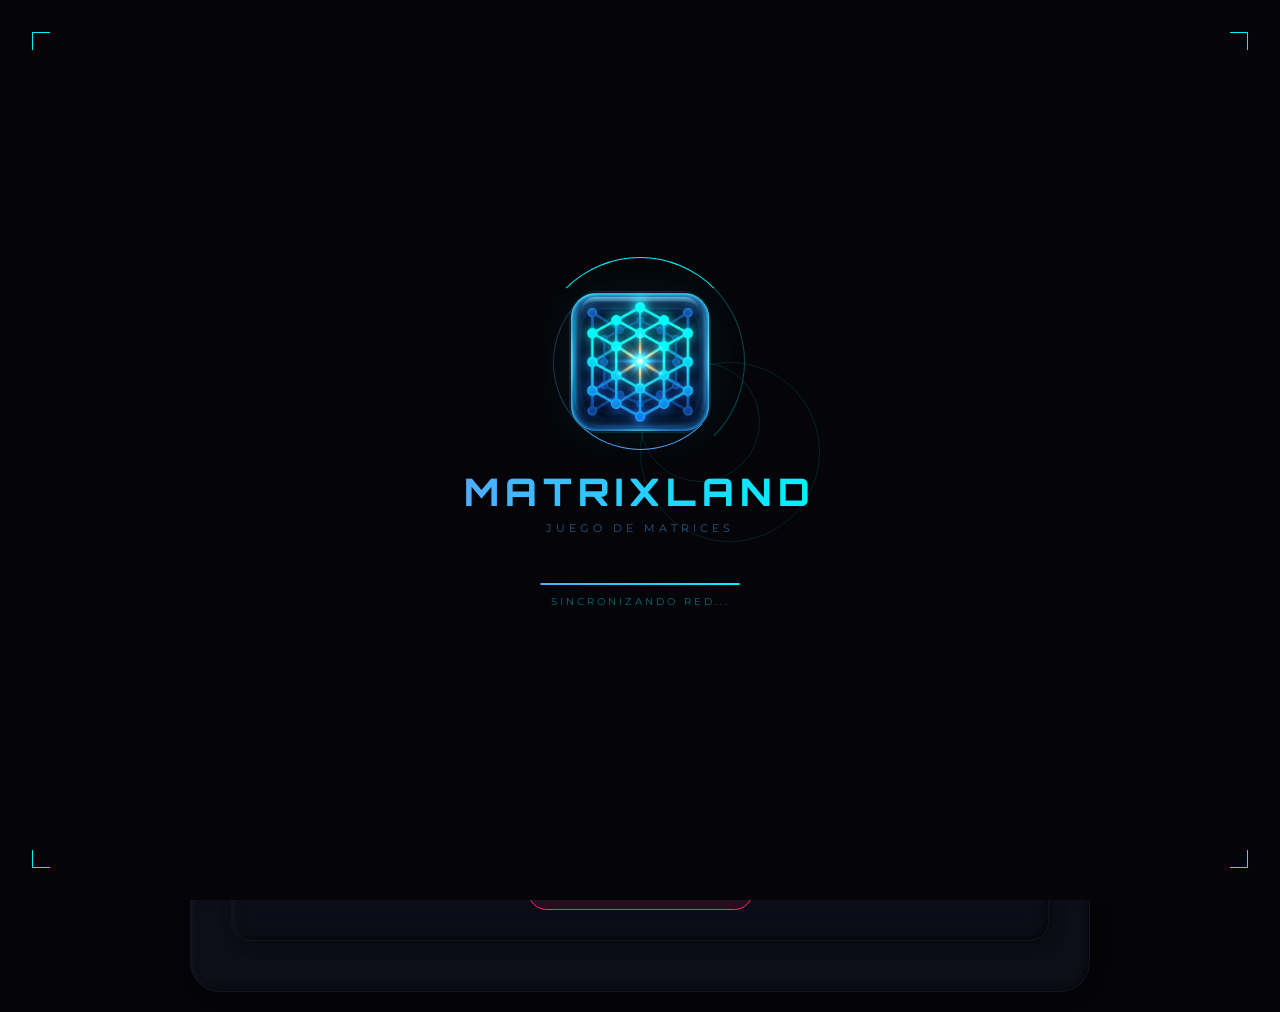
==== commit b9e2740d: "." ====
--- a/index.html
+++ b/index.html
@@ -39,11 +39,7 @@
   </div>
 
   <div class="splash-title">
-    <img 
-        src="LogoMatrixLand.jpg" 
-        alt="Logo Matrixland"
-        style="width:150px;height:150px;object-fit:cover;border-radius:50%;margin-bottom:10px;"
-    >
+    
     <h1>MATRIXLAND</h1>
     <div class="version">juego de matrices</div>
   </div>
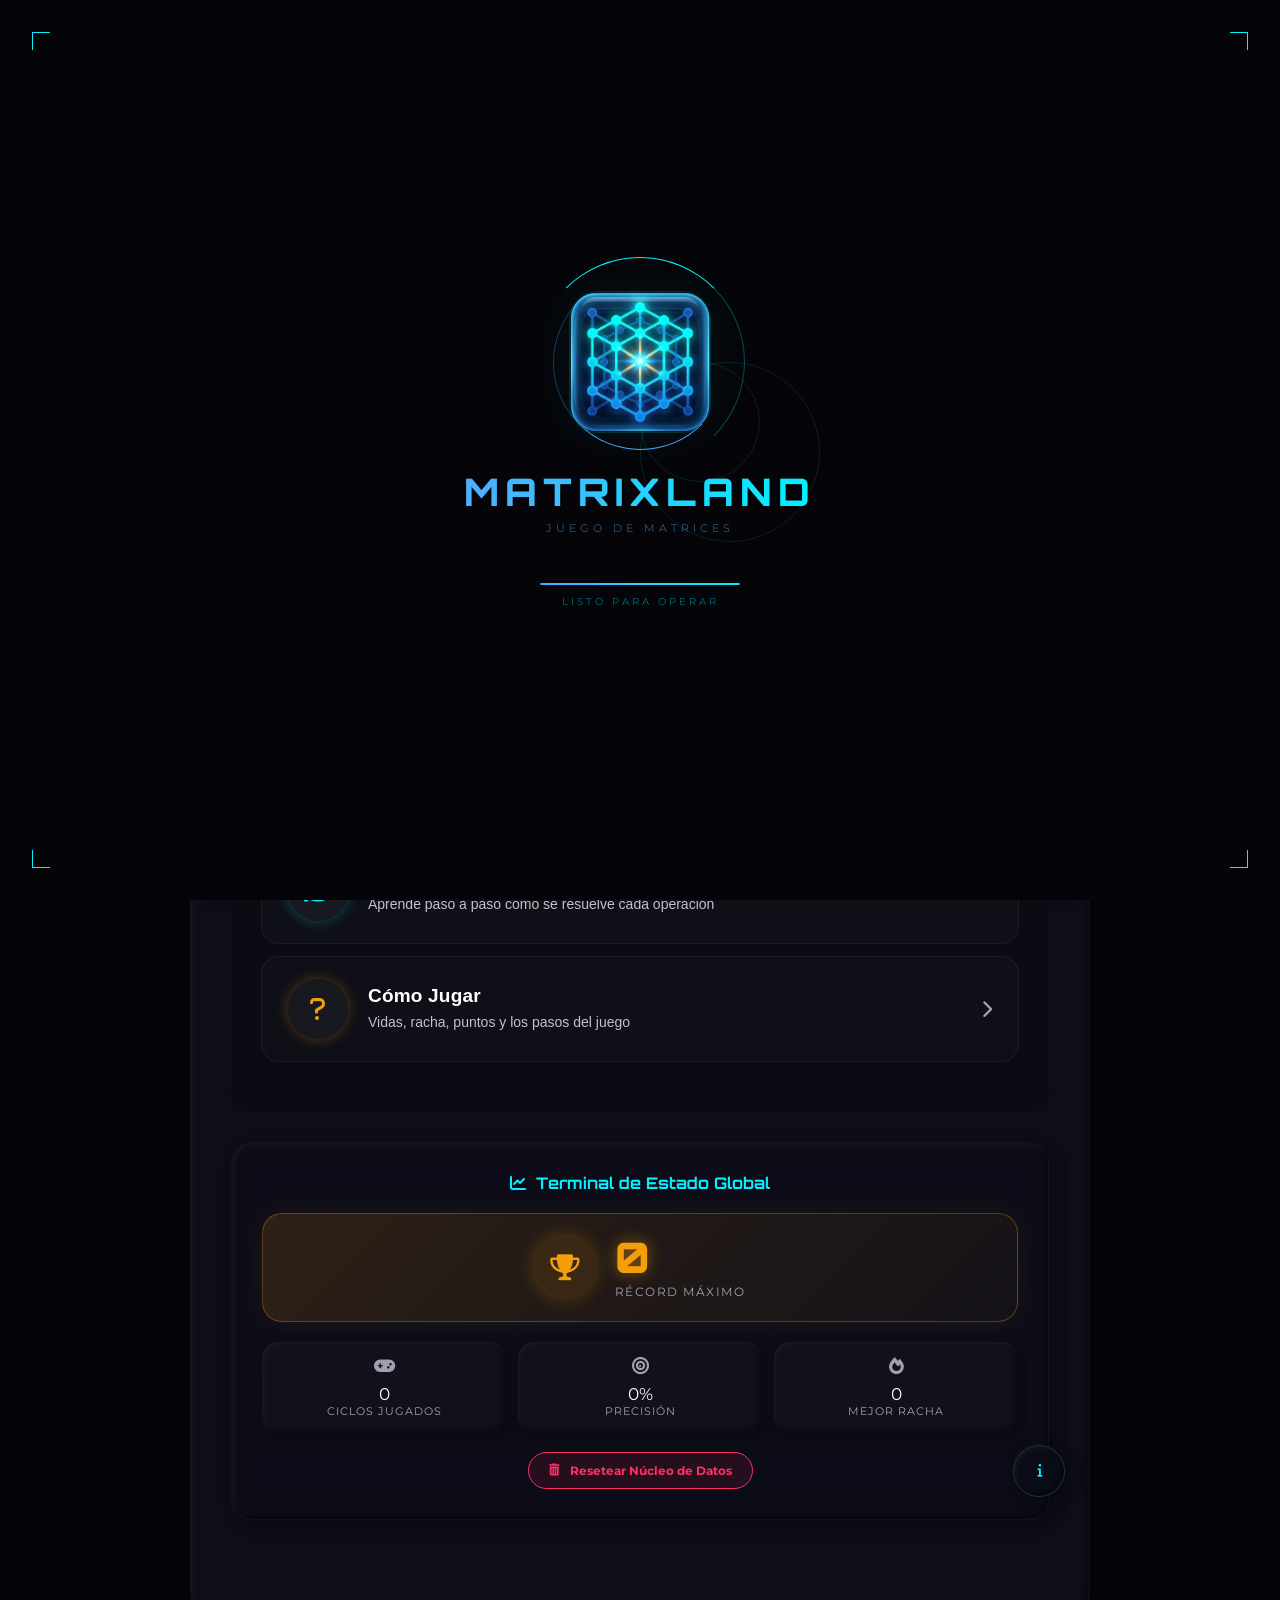
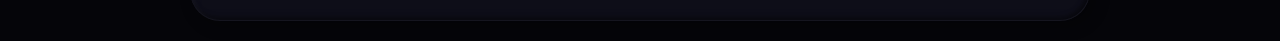
==== commit a278bde6: "Rediseño de estilos y mejoras visuales en la interfaz  - Mejora en el fondo de las tarjetas de nivel" ====
--- a/index.html
+++ b/index.html
@@ -66,28 +66,28 @@
                 <div class="nivel-icon"><i class="fas fa-plus-minus"></i></div>
                 <h3>Nivel Básico</h3>
                 <p class="nivel-descripcion">
-                    Secuencia: <strong>Suma y Resta</strong><br>
-                    Dimensión 2x2 | Rango [1-5]
+                    Suma, resta y multiplica matrices por un número (escalar). El punto de partida perfecto.
+                    <span class="nivel-specs">Matrices 2×2 · Números del 1 al 5</span>
                 </p>
                 <button id="btn-basico" class="btn-nivel">INICIAR</button>
             </div>
-            
+
             <div class="nivel-card nivel-intermedio" id="card-intermedio">
                 <div class="nivel-icon"><i class="fas fa-times"></i></div>
                 <h3>Nivel Intermedio</h3>
                 <p class="nivel-descripcion">
-                    Secuencia: <strong>Multiplicación</strong><br>
-                    Dimensión 2x2 & 3x3 | Rango [1-8]
+                    Multiplica matrices fila por columna, combinando distintos tamaños entre sí.
+                    <span class="nivel-specs">Matrices 2×2 y 3×3 · Números del 1 al 8</span>
                 </p>
                 <button id="btn-intermedio" class="btn-nivel">INICIAR</button>
             </div>
-            
+
             <div class="nivel-card nivel-avanzado" id="card-avanzado">
                 <div class="nivel-icon"><i class="fas fa-project-diagram"></i></div>
                 <h3>Nivel Avanzado</h3>
                 <p class="nivel-descripcion">
-                    Secuencia: <strong>Transpuesta y Det.</strong><br>
-                    Dimensión 2x2 & 3x3 | Rango [1-10]
+                    Calcula la transpuesta y el determinante, incluida la Regla de Sarrus en 3×3.
+                    <span class="nivel-specs">Matrices 2×2 y 3×3 · Números del 1 al 10</span>
                 </p>
                 <button id="btn-avanzado" class="btn-nivel">INICIAR</button>
             </div>
@@ -96,23 +96,47 @@
                 <div class="nivel-icon"><i class="fas fa-layer-group"></i></div>
                 <h3>Retos Extra</h3>
                 <p class="nivel-descripcion">
-                    Secuencia: <strong>Operaciones Combinadas</strong><br>
-                    2 Fases por desafío | Dimensión 2x2 & 3x3
+                    Resuelve retos en 2 pasos que combinan varias operaciones a la vez, como k(A+B) o |A+B|.
+                    <span class="nivel-specs">2 fases por desafío · Matrices 2×2 y 3×3</span>
                 </p>
                 <button id="btn-extra" class="btn-nivel">INICIAR</button>
             </div>
         </div>
 
+        <div class="recursos-container">
+            <h3><i class="fas fa-toolbox"></i> Centro de Recursos</h3>
+            <div class="recursos-lista">
+                <button id="btn-tutorial-operaciones" class="recurso-item" type="button">
+                    <span class="recurso-icono recurso-icono-tutorial"><i class="fas fa-graduation-cap"></i></span>
+                    <span class="recurso-texto">
+                        <strong>Tutoriales de Operaciones</strong>
+                        <small>Aprende paso a paso cómo se resuelve cada operación</small>
+                    </span>
+                    <i class="fas fa-chevron-right recurso-flecha"></i>
+                </button>
+                <button id="btn-ayuda-juego" class="recurso-item" type="button">
+                    <span class="recurso-icono recurso-icono-ayuda"><i class="fas fa-question"></i></span>
+                    <span class="recurso-texto">
+                        <strong>Cómo Jugar</strong>
+                        <small>Vidas, racha, puntos y los pasos del juego</small>
+                    </span>
+                    <i class="fas fa-chevron-right recurso-flecha"></i>
+                </button>
+            </div>
+        </div>
+
         <div class="estadisticas-globales-container">
             <h3><i class="fas fa-chart-line"></i> Terminal de Estado Global</h3>
-            <div class="stats-grid-inicio">
-                <div class="stat-item-inicio">
-                    <span class="stat-icon-inicio"><i class="fas fa-trophy"></i></span>
-                    <div class="stat-info-inicio">
-                        <span id="global-record" class="stat-numero-inicio">0</span>
-                        <span class="stat-texto-inicio">Récord Máximo</span>
-                    </div>
-                </div>
+
+            <div class="record-hero">
+                <div class="record-hero-icon"><i class="fas fa-trophy"></i></div>
+                <div class="record-hero-info">
+                    <span id="global-record" class="record-hero-valor">0</span>
+                    <span class="record-hero-label">Récord Máximo</span>
+                </div>
+            </div>
+
+            <div class="stats-grid-inicio stats-grid-secundaria">
                 <div class="stat-item-inicio">
                     <span class="stat-icon-inicio"><i class="fas fa-gamepad"></i></span>
                     <div class="stat-info-inicio">
@@ -120,12 +144,36 @@
                         <span class="stat-texto-inicio">Ciclos Jugados</span>
                     </div>
                 </div>
-            </div>
-             <button id="btn-borrar-datos" class="btn-danger-futuristic">
+                <div class="stat-item-inicio">
+                    <span class="stat-icon-inicio"><i class="fas fa-bullseye"></i></span>
+                    <div class="stat-info-inicio">
+                        <span id="global-precision" class="stat-numero-inicio">0%</span>
+                        <span class="stat-texto-inicio">Precisión</span>
+                    </div>
+                </div>
+                <div class="stat-item-inicio">
+                    <span class="stat-icon-inicio"><i class="fas fa-fire"></i></span>
+                    <div class="stat-info-inicio">
+                        <span id="global-mejor-racha" class="stat-numero-inicio">0</span>
+                        <span class="stat-texto-inicio">Mejor Racha</span>
+                    </div>
+                </div>
+            </div>
+
+            <button id="btn-borrar-datos" class="btn-danger-futuristic">
                 <i class="fas fa-trash-alt"></i> Resetear Núcleo de Datos
             </button>
         </div>
-    
+
+        <div class="info-float" tabindex="0">
+            <button class="info-bubble" type="button" aria-label="Información del proyecto">
+                <i class="fas fa-info"></i>
+            </button>
+            <div class="info-card">
+                <p>Desarrollado en la Universidad Politécnica de Querétaro por Regina Lopez Soto y Diego Francisco Cruz Cruz</p>
+            </div>
+        </div>
+
     </div>
 
     <div id="pantalla-juego" style="display: none;">
@@ -134,6 +182,7 @@
             <div class="stat-bubble stat-nivel">
                 <div class="stat-label">PROTOCOLO</div>
                 <div id="texto-nivel" class="stat-value">Básico</div>
+                <div id="dificultad-indicator" class="dificultad-indicator" style="display:none;"></div>
             </div>
 
             <div class="control-center">
@@ -147,6 +196,7 @@
             <div class="stat-bubble stat-racha">
                 <div class="stat-label">RACHA</div>
                 <div id="racha-display" class="stat-value">0</div>
+                <div id="racha-bonus" class="stat-bonus">+0%</div>
             </div>
         </div>
         
@@ -160,7 +210,7 @@
             <div class="response-zone-futuristic">
                 <div class="drop-zone-container">
                     <h3><i class="fas fa-download"></i> Matriz de Respuesta</h3>
-                    <p class="instruccion-drag">Arrastra los números al panel inferior</p>
+                    <p class="instruccion-drag">Arrastra un número, o tócalo y luego toca la casilla destino</p>
                     <div id="respuesta-matrix-target" class="matrix-target-grid">
                         </div>
                 </div>
@@ -185,13 +235,125 @@
         <div id="mensaje-resultado"></div>
     </div>
 
-    <div class="info-float" tabindex="0">
-        <button class="info-bubble" type="button" aria-label="Información del proyecto">
-            <i class="fas fa-info"></i>
-        </button>
-        <div class="info-card">
-            <p>Desarrollado en la Universidad Politécnica de Querétaro por Regina Lopez Soto y Diego Francisco Cruz Cruz</p>
-        </div>
+    <div id="pantalla-tutorial" style="display:none;">
+        <div class="corner corner-tl"></div>
+        <div class="corner corner-tr"></div>
+        <div class="corner corner-bl"></div>
+        <div class="corner corner-br"></div>
+
+        <div class="protocolo-header">
+            <button class="btn-secundario-futuristic btn-volver-protocolo" id="volver-tutorial" type="button">
+                <i class="fas fa-arrow-left"></i> Volver al Inicio
+            </button>
+            <h2 class="protocolo-titulo"><i class="fas fa-graduation-cap"></i> Tutoriales de Operaciones</h2>
+            <p class="protocolo-subtitulo">Aprende paso a paso cómo se resuelve cada operación con matrices</p>
+        </div>
+
+            <div class="tutorial-tabs" id="tutorial-tabs">
+                <button class="tutorial-tab active" data-tab="suma" type="button">Suma</button>
+                
+                <button class="tutorial-tab" data-tab="resta" type="button">Resta</button>
+                <button class="tutorial-tab" data-tab="escalar" type="button">Escalar</button>
+                <button class="tutorial-tab" data-tab="mult" type="button">Multiplicación</button>
+                <button class="tutorial-tab" data-tab="trans" type="button">Transpuesta</button>
+                <button class="tutorial-tab" data-tab="det" type="button">Determinante</button>
+            </div>
+
+            <div class="tutorial-panels">
+                <div class="tutorial-panel active" data-panel="suma">
+                    <p>Para <strong>sumar matrices</strong> se suman los elementos que están en la <strong>misma posición</strong> (misma fila y columna). Ambas matrices deben tener el mismo tamaño.</p>
+                    <div class="tutorial-player" data-op="suma"></div>
+                </div>
+
+                <div class="tutorial-panel" data-panel="resta">
+                    <p>La <strong>resta de matrices</strong> funciona igual que la suma, pero restando el elemento de B al elemento de A en la misma posición.</p>
+                    <div class="tutorial-player" data-op="resta"></div>
+                </div>
+
+                <div class="tutorial-panel" data-panel="escalar">
+                    <p>La <strong>multiplicación por escalar</strong> significa multiplicar <em>cada elemento</em> de la matriz por el mismo número k.</p>
+                    <div class="tutorial-player" data-op="escalar"></div>
+                </div>
+
+                <div class="tutorial-panel" data-panel="mult">
+                    <p>Para <strong>multiplicar matrices</strong>, cada elemento del resultado se obtiene multiplicando una <strong>fila completa de A</strong> por una <strong>columna completa de B</strong>, elemento a elemento, y sumando esos productos. El número de columnas de A debe ser igual al número de filas de B.</p>
+                    <div class="tutorial-player" data-op="mult"></div>
+                </div>
+
+                <div class="tutorial-panel" data-panel="trans">
+                    <p>La <strong>transpuesta</strong> convierte las filas en columnas (y las columnas en filas). El elemento en la posición (i,j) pasa a la posición (j,i).</p>
+                    <div class="tutorial-player" data-op="trans"></div>
+                </div>
+
+                <div class="tutorial-panel" data-panel="det">
+                    <p>El <strong>determinante</strong> es un número asociado a una matriz cuadrada. A diferencia de una matriz normal, <strong>no se escribe entre corchetes</strong>, sino entre <strong>barras verticales</strong>: <code>|A|</code>.</p>
+
+                    <div class="tutorial-size-toggle" role="tablist">
+                        <button class="tutorial-size-btn active" data-detsize="2x2" type="button">Determinante 2×2</button>
+                        <button class="tutorial-size-btn" data-detsize="3x3" type="button">Determinante 3×3 (Regla de Sarrus)</button>
+                    </div>
+
+                    <div class="tutorial-player" data-op="det"></div>
+                    <div class="tutorial-player" data-op="det3"></div>
+                </div>
+            </div>
+    </div>
+
+    <div id="pantalla-ayuda" style="display:none;">
+        <div class="corner corner-tl"></div>
+        <div class="corner corner-tr"></div>
+        <div class="corner corner-bl"></div>
+        <div class="corner corner-br"></div>
+
+        <div class="protocolo-header">
+            <button class="btn-secundario-futuristic btn-volver-protocolo" id="volver-ayuda" type="button">
+                <i class="fas fa-arrow-left"></i> Volver al Inicio
+            </button>
+            <h2 class="protocolo-titulo"><i class="fas fa-question-circle"></i> ¿Cómo Jugar?</h2>
+        </div>
+
+            <div class="ayuda-grid">
+                <div class="ayuda-item ayuda-item-vidas">
+                    <div class="ayuda-icono vidas-icono"><i class="fas fa-heart"></i></div>
+                    <div class="ayuda-contenido">
+                        <h4>Vidas</h4>
+                        <p>Empiezas con <strong>3 vidas</strong>. Cada respuesta incorrecta te quita una. Si llegas a 0, la partida termina.</p>
+                        <p class="ayuda-tip"><i class="fas fa-bolt"></i> Consigue una racha de <strong>5 aciertos seguidos</strong> y recuperas 1 vida (hasta el máximo de 3).</p>
+                    </div>
+                </div>
+                <div class="ayuda-item ayuda-item-racha">
+                    <div class="ayuda-icono racha-icono"><i class="fas fa-fire"></i></div>
+                    <div class="ayuda-contenido">
+                        <h4>Racha</h4>
+                        <p>Cada acierto consecutivo aumenta tu racha. Una respuesta incorrecta la reinicia a 0.</p>
+                        <p class="ayuda-tip"><i class="fas fa-bolt"></i> Cada punto de racha añade <strong>+10% de puntos extra</strong> al siguiente acierto.</p>
+                    </div>
+                </div>
+                <div class="ayuda-item ayuda-item-puntos">
+                    <div class="ayuda-icono puntos-icono"><i class="fas fa-star"></i></div>
+                    <div class="ayuda-contenido">
+                        <h4>Puntos</h4>
+                        <p>Cada nivel otorga puntos base al resolver bien un desafío:</p>
+                        <ul class="ayuda-lista-puntos">
+                            <li><span>Básico</span><strong>10 pts</strong></li>
+                            <li><span>Intermedio</span><strong>20 pts</strong></li>
+                            <li><span>Avanzado</span><strong>30 pts</strong></li>
+                            <li><span>Retos Extra</span><strong>40 pts</strong></li>
+                        </ul>
+                    </div>
+                </div>
+            </div>
+
+            <div class="ayuda-pasos">
+                <h4><i class="fas fa-list-ol"></i> Pasos para jugar</h4>
+                <ol>
+                    <li>Elige un nivel según tu experiencia.</li>
+                    <li>Observa la operación planteada entre las matrices (o el escalar).</li>
+                    <li>Arrastra los números correctos desde la "Fuente de Energía" hacia la matriz de respuesta.</li>
+                    <li>Pulsa "Verificar Secuencia" para comprobar tu resultado.</li>
+                    <li>Usa el botón <i class="fas fa-graduation-cap"></i> de Tutoriales si necesitas repasar cómo se resuelve cada operación.</li>
+                </ol>
+            </div>
     </div>
 
     <div id="modal-gameover" class="modal" style="display: none;">
@@ -216,7 +378,9 @@
                     <span id="modal-mejor-racha" class="modal-stat-value-futu">0</span>
                 </div>
             </div>
-            
+
+            <div id="modal-recomendacion" class="modal-recomendacion" style="display:none;"></div>
+
             <div class="modal-botones-futu">
                 <button id="btn-reintentar" class="btn-modal-futu btn-reintentar-futu">
                     <i class="fas fa-sync-alt"></i> Reiniciar Ciclo
@@ -225,6 +389,9 @@
                     <i class="fas fa-home"></i> Menú de Red
                 </button>
             </div>
+            <button id="btn-compartir" class="btn-modal-futu btn-compartir-futu btn-compartir-ancho" type="button">
+                <i class="fas fa-share-alt"></i> Compartir Resultado
+            </button>
         </div>
     </div>
 
--- a/style.css
+++ b/style.css
@@ -52,6 +52,20 @@
     -webkit-tap-highlight-color: transparent;
 }
 
+/* NUEVO: scroll de toda la página rediseñado con el tema neón */
+html {
+    scrollbar-width: thin;
+    scrollbar-color: var(--primary-neon) var(--bg-dark);
+}
+::-webkit-scrollbar { width: 10px; height: 10px; }
+::-webkit-scrollbar-track { background: var(--bg-dark); }
+::-webkit-scrollbar-thumb {
+    background: linear-gradient(var(--secondary-neon), var(--primary-neon));
+    border-radius: 10px;
+    border: 2px solid var(--bg-dark);
+}
+::-webkit-scrollbar-thumb:hover { background: var(--primary-neon); }
+
 body {
     font-family: 'Montserrat', sans-serif;
     background-color: var(--bg-dark);
@@ -98,13 +112,15 @@
    ======================================== */
 
 /* Aplicamos el estilo de panel a todos los contenedores principales */
-#pantalla-inicio, 
-.nivel-card, 
-.estadisticas-globales-container, 
-#pantalla-juego, 
-#matrices-container, 
-.drop-zone-container, 
-.numbers-supply-container, 
+#pantalla-inicio,
+.nivel-card,
+.estadisticas-globales-container,
+#pantalla-juego,
+#pantalla-tutorial,
+#pantalla-ayuda,
+#matrices-container,
+.drop-zone-container,
+.numbers-supply-container,
 .modal-content-futuristic {
     background: var(--bg-panel);
     border-radius: 30px;
@@ -153,7 +169,7 @@
    ======================================== */
 
 #pantalla-inicio {
-    padding: 50px 40px;
+    padding: 50px 40px 100px; /* NUEVO: aire extra abajo para que el botón de info flotante no encime el último contenido */
     text-align: center;
     max-width: 900px;
     width: 100%;
@@ -161,11 +177,29 @@
 }
 
 .header-logo {
-    display: flex;
+    position: relative;
+    display: flex;
+    flex-wrap: wrap;
     align-items: center;
     justify-content: center;
     gap: 15px;
-    margin-bottom: 10px;
+    margin-bottom: 22px;
+    padding-bottom: 14px;
+}
+
+/* NUEVO: línea decorativa con brillo animado bajo el título, refuerza el look "data-stream" */
+.header-logo::after {
+    content: '';
+    position: absolute;
+    bottom: 0;
+    left: 50%;
+    transform: translateX(-50%);
+    width: 140px;
+    height: 2px;
+    border-radius: 2px;
+    background: linear-gradient(90deg, transparent, var(--primary-neon), var(--secondary-neon), transparent);
+    background-size: 200% auto;
+    animation: shimmerText 3s linear infinite;
 }
 
 #pantalla-inicio h1 {
@@ -195,7 +229,7 @@
 }
 
 .nivel-card {
-    background: rgba(255, 255, 255, 0.02);
+    background: linear-gradient(155deg, rgba(255, 255, 255, 0.035), rgba(255, 255, 255, 0.01));
     border-radius: 25px;
     padding: 30px;
     display: flex;
@@ -243,6 +277,7 @@
     margin-bottom: 15px;
     color: var(--text-muted);
     transition: var(--transition-soft);
+    animation: pulseGlow 3.5s ease-in-out infinite; /* NUEVO: brillo suave en reposo, más "vivo" */
 }
 
 .nivel-card:hover .nivel-icon {
@@ -254,6 +289,16 @@
     font-size: 20px;
     margin-bottom: 10px;
     color: white;
+}
+
+/* NUEVO: línea de especificaciones técnicas (tamaño de matriz, rango) bajo la descripción */
+.nivel-specs {
+    display: block;
+    margin-top: 10px;
+    font-size: 11px;
+    color: var(--text-muted);
+    opacity: 0.75;
+    letter-spacing: 0.3px;
 }
 
 .nivel-descripcion {
@@ -281,6 +326,83 @@
     box-shadow: var(--neon-glow);
 }
 
+/* NUEVO: Centro de Recursos (reemplaza los botones flotantes de tutoriales/ayuda/info) */
+.recursos-container {
+    background: rgba(0, 0, 0, 0.2);
+    padding: 30px;
+    border-radius: 20px;
+    margin-bottom: 30px;
+}
+
+.recursos-container h3 {
+    font-size: 16px;
+    color: var(--primary-neon);
+    margin-bottom: 20px;
+    display: flex;
+    align-items: center;
+    justify-content: center;
+    gap: 10px;
+}
+
+.recursos-lista {
+    display: flex;
+    flex-direction: column;
+    gap: 12px;
+    margin-bottom: 20px;
+}
+
+.recurso-item {
+    display: flex;
+    align-items: center;
+    gap: 20px;
+    width: 100%;
+    background: rgba(255, 255, 255, 0.02);
+    border: 1px solid rgba(255, 255, 255, 0.05);
+    border-radius: 18px;
+    padding: 22px 26px;
+    text-align: left;
+    cursor: pointer;
+    transition: var(--transition-soft);
+}
+
+.recurso-item:hover, .recurso-item:focus-visible {
+    background: rgba(255, 255, 255, 0.045);
+    border-color: rgba(0, 242, 254, 0.25);
+    transform: translateY(-2px);
+    box-shadow: 0 8px 20px rgba(0, 0, 0, 0.3);
+}
+
+.recurso-icono {
+    width: 60px;
+    height: 60px;
+    flex-shrink: 0;
+    border-radius: 50%;
+    display: grid;
+    place-items: center;
+    font-size: 24px;
+    background: rgba(255, 255, 255, 0.04);
+}
+.recurso-icono-tutorial { color: var(--primary-neon); box-shadow: 0 0 14px rgba(0, 242, 254, 0.3); }
+.recurso-icono-ayuda    { color: var(--warning-neon); box-shadow: 0 0 14px rgba(245, 158, 11, 0.3); }
+
+.recurso-texto {
+    flex-grow: 1;
+    display: flex;
+    flex-direction: column;
+    gap: 6px;
+}
+.recurso-texto strong { color: white; font-size: 19px; letter-spacing: 0.2px; }
+.recurso-texto small { color: #c2c2cc; font-size: 14px; line-height: 1.4; }
+
+.recurso-flecha {
+    flex-shrink: 0;
+    color: var(--text-muted);
+    font-size: 18px;
+    transition: var(--transition-soft);
+}
+.recurso-item:hover .recurso-flecha { color: var(--primary-neon); transform: translateX(4px); }
+
+/* NUEVO: botón de info flotante — vive dentro de #pantalla-inicio, así que solo aparece ahí */
 .info-float {
     position: fixed;
     right: 24px;
@@ -305,9 +427,7 @@
     cursor: pointer;
     transition: transform 0.25s ease, box-shadow 0.25s ease;
 }
-
-.info-bubble:hover,
-.info-bubble:focus-visible {
+.info-bubble:hover, .info-bubble:focus-visible {
     transform: translateY(-2px) scale(1.04);
     box-shadow: 0 0 18px rgba(0, 242, 254, 0.25);
 }
@@ -327,9 +447,7 @@
     pointer-events: none;
     transition: opacity 0.25s ease, transform 0.25s ease;
 }
-
-.info-float:hover .info-card,
-.info-float:focus-within .info-card {
+.info-float:hover .info-card, .info-float:focus-within .info-card {
     opacity: 1;
     transform: translateY(0);
     pointer-events: auto;
@@ -382,12 +500,78 @@
     gap: 10px;
 }
 
+/* NUEVO: tarjeta protagonista del Récord Máximo */
+.record-hero {
+    display: flex;
+    align-items: center;
+    justify-content: center;
+    gap: 20px;
+    background: linear-gradient(135deg, rgba(245, 158, 11, 0.14), rgba(245, 158, 11, 0.03));
+    border: 1px solid rgba(245, 158, 11, 0.3);
+    border-radius: 20px;
+    padding: 22px 30px;
+    margin-bottom: 20px;
+    box-shadow: 0 0 25px rgba(245, 158, 11, 0.08);
+}
+
+.record-hero-icon {
+    width: 60px;
+    height: 60px;
+    flex-shrink: 0;
+    border-radius: 50%;
+    display: grid;
+    place-items: center;
+    font-size: 26px;
+    color: var(--warning-neon);
+    background: rgba(245, 158, 11, 0.1);
+    box-shadow: 0 0 20px rgba(245, 158, 11, 0.3);
+    animation: pulseGlow 2.5s infinite;
+}
+
+.record-hero-info {
+    display: flex;
+    flex-direction: column;
+    text-align: left;
+}
+
+.record-hero-valor {
+    font-family: 'Orbitron', sans-serif;
+    font-size: 42px;
+    font-weight: 900;
+    line-height: 1;
+    color: var(--warning-neon);
+    text-shadow: 0 0 15px rgba(245, 158, 11, 0.5);
+}
+
+.record-hero-label {
+    font-size: 12px;
+    color: var(--text-muted);
+    text-transform: uppercase;
+    letter-spacing: 1.5px;
+    margin-top: 6px;
+}
+
 .stats-grid-inicio {
     display: grid;
     grid-template-columns: 1fr 1fr;
     gap: 20px;
     margin-bottom: 20px;
 }
+
+/* NUEVO: fila secundaria más compacta (Ciclos, Precisión, Mejor Racha) */
+.stats-grid-secundaria {
+    grid-template-columns: repeat(3, 1fr);
+    gap: 12px;
+}
+.stats-grid-secundaria .stat-item-inicio {
+    flex-direction: column;
+    text-align: center;
+    padding: 14px 8px;
+    gap: 8px;
+}
+.stats-grid-secundaria .stat-info-inicio { align-items: center; }
+.stats-grid-secundaria .stat-icon-inicio { font-size: 17px; }
+.stats-grid-secundaria .stat-numero-inicio { font-size: 17px; }
 
 .stat-item-inicio {
     background: rgba(255, 255, 255, 0.02);
@@ -433,6 +617,7 @@
     background: var(--danger-neon);
     color: white;
     box-shadow: 0 0 10px var(--danger-neon);
+    transform: translateY(-2px);
 }
 
 /* ========================================
@@ -446,12 +631,96 @@
     animation: panelEnter 0.5s var(--ease-soft);
 }
 
+/* NUEVO: pantallas completas de Tutoriales y Ayuda (ya no son modales) */
+#pantalla-tutorial,
+#pantalla-ayuda {
+    position: relative;
+    padding: 40px;
+    max-width: 820px;
+    width: 100%;
+    max-height: 88vh;
+    overflow-y: auto;
+    text-align: left;
+    animation: panelEnter 0.5s var(--ease-soft);
+
+    /* NUEVO: scroll rediseñado acorde al tema neón (Firefox) */
+    scrollbar-width: thin;
+    scrollbar-color: var(--primary-neon) rgba(255, 255, 255, 0.05);
+}
+
+/* NUEVO: scroll rediseñado acorde al tema neón (Chrome/Edge/Safari) */
+#pantalla-tutorial::-webkit-scrollbar,
+#pantalla-ayuda::-webkit-scrollbar {
+    width: 9px;
+}
+#pantalla-tutorial::-webkit-scrollbar-track,
+#pantalla-ayuda::-webkit-scrollbar-track {
+    background: rgba(255, 255, 255, 0.03);
+    border-radius: 10px;
+    margin: 6px 0;
+}
+#pantalla-tutorial::-webkit-scrollbar-thumb,
+#pantalla-ayuda::-webkit-scrollbar-thumb {
+    background: linear-gradient(var(--secondary-neon), var(--primary-neon));
+    border-radius: 10px;
+    box-shadow: 0 0 6px rgba(0, 242, 254, 0.4);
+}
+#pantalla-tutorial::-webkit-scrollbar-thumb:hover,
+#pantalla-ayuda::-webkit-scrollbar-thumb:hover {
+    background: var(--primary-neon);
+    box-shadow: 0 0 10px rgba(0, 242, 254, 0.6);
+}
+
+.protocolo-header {
+    display: flex;
+    flex-direction: column;
+    align-items: center;
+    text-align: center;
+    gap: 10px;
+    margin-bottom: 28px;
+}
+
+.btn-volver-protocolo {
+    align-self: flex-start;
+    padding: 10px 20px;
+    font-size: 13px;
+}
+
+.protocolo-titulo {
+    position: relative;
+    color: var(--primary-neon);
+    font-size: 26px;
+    display: flex;
+    align-items: center;
+    gap: 12px;
+    padding-bottom: 14px;
+    text-shadow: var(--neon-glow);
+}
+.protocolo-titulo::after {
+    content: '';
+    position: absolute;
+    bottom: 0;
+    left: 50%;
+    transform: translateX(-50%);
+    width: 110px;
+    height: 2px;
+    border-radius: 2px;
+    background: linear-gradient(90deg, transparent, var(--primary-neon), var(--secondary-neon), transparent);
+    background-size: 200% auto;
+    animation: shimmerText 3s linear infinite;
+}
+
+.protocolo-subtitulo {
+    color: var(--text-muted);
+    font-size: 13px;
+}
+
 .game-header {
     display: grid;
     grid-template-columns: 1fr auto 1fr;
     align-items: center;
     gap: 20px;
-    margin-bottom: 30px;
+    margin-bottom: 28px;
 }
 
 .stat-bubble {
@@ -477,6 +746,27 @@
 .stat-nivel .stat-value { color: var(--primary-neon); text-shadow: var(--neon-glow); }
 .stat-racha .stat-value { color: var(--success-neon); }
 
+/* NUEVO: indicador de dificultad adaptativa (sube/baja según el desempeño del jugador) */
+.dificultad-indicator {
+    margin-top: 4px;
+    align-items: center;
+    justify-content: center;
+    gap: 4px;
+    font-size: 10px;
+    font-weight: 700;
+    letter-spacing: 0.3px;
+}
+.dificultad-alta { color: var(--danger-neon); }
+.dificultad-baja { color: var(--secondary-neon); }
+
+.stat-bonus {
+    margin-top: 4px;
+    font-size: 11px;
+    font-weight: 700;
+    color: var(--warning-neon);
+    letter-spacing: 0.5px;
+}
+
 .control-center {
     display: flex;
     flex-direction: column;
@@ -529,10 +819,11 @@
 .main-game-area {
     display: flex;
     flex-direction: column;
-    gap: 22px;
+    gap: 24px;
 }
 
 #matrices-container {
+    position: relative;
     background: var(--bg-panel);
     padding: 34px 30px;
     border-radius: 20px;
@@ -542,6 +833,21 @@
     align-items: center;
     width: 100%;
     transition: var(--transition-soft);
+}
+
+/* NUEVO: acento superior tipo "escaneo de datos", refuerza el look de terminal activa */
+#matrices-container::before {
+    content: '';
+    position: absolute;
+    top: 0;
+    left: 18%;
+    right: 18%;
+    height: 2px;
+    border-radius: 2px;
+    background: linear-gradient(90deg, transparent, var(--primary-neon), var(--secondary-neon), transparent);
+    background-size: 200% auto;
+    animation: shimmerText 2.5s linear infinite;
+    opacity: 0.7;
 }
 
 .desafio-pregunta {
@@ -574,6 +880,53 @@
     display: flex;
     flex-direction: row;     /* Las celdas de cada fila van de izquierda a derecha */
     gap: 6px;
+}
+
+/* ========================================
+   CORCHETES / BARRAS DE VALOR ABSOLUTO
+   Refuerzan visualmente que se trata de una matriz [ ]
+   o, en el caso del determinante, de |A| (barras)
+   ======================================== */
+.matrix-visual-grid,
+.matrix-target-grid.is-matrix-target {
+    position: relative;
+    padding: 8px 22px !important;
+}
+
+.matrix-visual-grid::before, .matrix-visual-grid::after,
+.matrix-target-grid.is-matrix-target::before, .matrix-target-grid.is-matrix-target::after {
+    content: '';
+    position: absolute;
+    top: -2px;
+    bottom: -2px;
+    width: 12px;
+    border: 3px solid var(--primary-neon);
+    opacity: 0.9;
+}
+
+.matrix-visual-grid::before, .matrix-target-grid.is-matrix-target::before {
+    left: -4px;
+    border-right: none;
+    border-radius: 6px 0 0 6px;
+}
+
+.matrix-visual-grid::after, .matrix-target-grid.is-matrix-target::after {
+    right: -4px;
+    border-left: none;
+    border-radius: 0 6px 6px 0;
+}
+
+/* Modificador: notación de determinante |A| en lugar de corchetes [A] */
+.matrix-visual-grid.bars-matrix::before, .matrix-visual-grid.bars-matrix::after {
+    width: 3px;
+    border: none;
+    border-radius: 0;
+    background: var(--warning-neon);
+    box-shadow: 0 0 8px var(--warning-neon);
+}
+
+.determinante-bars-wrap {
+    justify-self: center;
 }
 
 .matrix-cell {
@@ -708,6 +1061,24 @@
     border-color: rgba(255, 255, 255, 0.03);
     background: rgba(255, 255, 255, 0.03);
     box-shadow: var(--bubble-shadow);
+}
+
+/* NUEVO: explica el error celda a celda — verde = acertaste esa celda, rojo = revísala */
+.drop-zone.celda-correcta {
+    border-style: solid;
+    border-color: var(--success-neon) !important;
+    box-shadow: 0 0 10px rgba(0, 255, 153, 0.35) !important;
+}
+.drop-zone.celda-incorrecta {
+    border-style: solid;
+    border-color: var(--danger-neon) !important;
+    box-shadow: 0 0 10px rgba(255, 46, 99, 0.35) !important;
+    animation: celdaIncorrectaShake 0.4s ease;
+}
+@keyframes celdaIncorrectaShake {
+    0%, 100% { transform: translateX(0); }
+    25% { transform: translateX(-3px); }
+    75% { transform: translateX(3px); }
 }
 
 .numbers-bin {
@@ -758,6 +1129,35 @@
     opacity: 0.5;
     transform: scale(0.9);
     box-shadow: none;
+}
+
+/* NUEVO: número elegido por toque/clic, esperando una celda destino */
+.draggable-number.numero-seleccionado {
+    border-color: var(--primary-neon) !important;
+    box-shadow: 0 0 0 3px rgba(0, 242, 254, 0.35), 0 0 16px rgba(0, 242, 254, 0.6) !important;
+    animation: numeroSeleccionadoPulse 1s ease-in-out infinite;
+}
+@keyframes numeroSeleccionadoPulse {
+    0%, 100% { transform: scale(1); }
+    50% { transform: scale(1.08); }
+}
+
+/* NUEVO: celdas libres que aceptarían el número seleccionado ahora mismo */
+.drop-zone.zona-lista {
+    border-color: var(--primary-neon);
+    background: rgba(0, 242, 254, 0.06);
+    animation: zonaListaPulse 1.2s ease-in-out infinite;
+}
+@keyframes zonaListaPulse {
+    0%, 100% { box-shadow: 0 0 0 rgba(0, 242, 254, 0); }
+    50% { box-shadow: 0 0 10px rgba(0, 242, 254, 0.35); }
+}
+
+/* NUEVO: foco visible por teclado (accesibilidad) */
+.draggable-number:focus-visible,
+.drop-zone:focus-visible {
+    outline: 2px solid var(--primary-neon);
+    outline-offset: 2px;
 }
 
 .drop-zone .draggable-number {
@@ -872,7 +1272,7 @@
     display: flex;
     gap: 20px;
     justify-content: center;
-    margin-top: 40px;
+    margin-top: 32px;
 }
 
 .btn-principal-futuristic {
@@ -898,6 +1298,7 @@
     background: rgba(255, 255, 255, 0.07);
     color: white;
     box-shadow: var(--bubble-shadow);
+    transform: translateY(-2px);
 }
 
 /* ========================================
@@ -905,7 +1306,7 @@
    ======================================== */
 
 #mensaje-resultado {
-    margin-top: 30px;
+    margin-top: 24px;
     min-height: 80px;
     animation: slideInUp 0.4s var(--ease-soft);
 }
@@ -929,6 +1330,14 @@
 .feedback-text {
     font-size: 14px;
     color: var(--text-main);
+}
+
+.texto-incorrecto { color: var(--danger-neon); font-weight: 700; }
+
+.feedback-respuesta-completa {
+    font-size: 12px;
+    color: var(--text-muted);
+    margin-top: 2px;
 }
 
 .correct-panel {
@@ -1014,7 +1423,7 @@
     background: rgba(0, 0, 0, 0.3);
     padding: 20px;
     border-radius: 20px;
-    margin-bottom: 40px;
+    margin-bottom: 24px;
 }
 
 .modal-stat-futu {
@@ -1024,6 +1433,46 @@
     padding: 15px 0;
     border-bottom: 1px solid rgba(255, 255, 255, 0.03);
 }
+
+/* NUEVO: recomendación de práctica basada en el punto más débil del jugador */
+.modal-recomendacion {
+    align-items: center;
+    gap: 14px;
+    background: rgba(245, 158, 11, 0.06);
+    border: 1px solid rgba(245, 158, 11, 0.25);
+    border-radius: 16px;
+    padding: 14px 18px;
+    margin-bottom: 24px;
+    text-align: left;
+}
+.modal-recomendacion i.fa-lightbulb {
+    font-size: 22px;
+    color: var(--warning-neon);
+    flex-shrink: 0;
+}
+.recomendacion-texto {
+    flex-grow: 1;
+    font-size: 12.5px;
+    color: var(--text-main);
+    line-height: 1.5;
+}
+.recomendacion-texto strong { color: var(--warning-neon); }
+.btn-practicar {
+    flex-shrink: 0;
+    border: none;
+    background: var(--warning-neon);
+    color: var(--bg-dark);
+    font-weight: 700;
+    font-size: 12px;
+    padding: 10px 16px;
+    border-radius: 50px;
+    cursor: pointer;
+    display: inline-flex;
+    align-items: center;
+    gap: 6px;
+    transition: var(--transition-soft);
+}
+.btn-practicar:hover { box-shadow: 0 0 12px rgba(245, 158, 11, 0.5); transform: translateY(-1px); }
 /* ========================================
    SPLASH SCREEN
    ======================================== */
@@ -1159,16 +1608,392 @@
 .btn-modal-futu { flex: 1; padding: 15px; font-size: 16px; }
 
 .btn-reintentar-futu { background: var(--success-neon); color: var(--bg-dark); }
-.btn-reintentar-futu:hover { box-shadow: 0 0 15px var(--success-neon); }
+.btn-reintentar-futu:hover { box-shadow: 0 0 15px var(--success-neon); transform: translateY(-2px); }
 
 .btn-menu-futu { background: rgba(255, 255, 255, 0.03); color: white; border: 1px solid rgba(255, 255, 255, 0.05); }
-.btn-menu-futu:hover { background: rgba(255, 255, 255, 0.07); box-shadow: var(--bubble-shadow); }
+.btn-menu-futu:hover { background: rgba(255, 255, 255, 0.07); box-shadow: var(--bubble-shadow); transform: translateY(-2px); }
+
+/* NUEVO: botón para compartir la tarjeta de resultado */
+.btn-compartir-ancho { width: 100%; margin-top: 14px; }
+.btn-compartir-futu {
+    background: linear-gradient(135deg, var(--secondary-neon) 0%, var(--primary-neon) 100%);
+    color: var(--bg-dark);
+    box-shadow: 0 4px 15px rgba(0, 242, 254, 0.25);
+}
+.btn-compartir-futu:hover {
+    box-shadow: 0 6px 20px rgba(0, 242, 254, 0.45), 0 0 10px var(--primary-neon);
+    transform: translateY(-2px);
+}
+
+/* ========================================
+   TUTORIALES DE OPERACIONES (pantalla completa)
+   ======================================== */
+
+.tutorial-tabs {
+    display: flex;
+    flex-wrap: wrap;
+    gap: 8px;
+    margin-bottom: 26px;
+}
+
+.tutorial-tab {
+    border: 1px solid rgba(255, 255, 255, 0.1);
+    background: rgba(255, 255, 255, 0.02);
+    color: var(--text-muted);
+    padding: 8px 16px;
+    border-radius: 50px;
+    font-size: 12px;
+    font-weight: 700;
+    cursor: pointer;
+    transition: var(--transition-soft);
+}
+
+.tutorial-tab:hover { color: white; border-color: rgba(0, 242, 254, 0.3); transform: translateY(-1px); }
+
+.tutorial-tab.active {
+    background: var(--primary-neon);
+    border-color: var(--primary-neon);
+    color: var(--bg-dark);
+    box-shadow: var(--neon-glow);
+}
+
+.tutorial-panel { display: none; animation: slideInUp 0.35s var(--ease-soft); }
+.tutorial-panel.active { display: block; }
+
+.tutorial-panel p {
+    color: var(--text-main);
+    font-size: 14px;
+    line-height: 1.6;
+    margin-bottom: 18px;
+}
+
+.tutorial-player { margin-bottom: 8px; }
+
+.tutorial-stage {
+    display: flex;
+    align-items: center;
+    justify-content: center;
+    flex-wrap: wrap;
+    gap: 14px;
+    padding: 24px;
+    background: rgba(0, 0, 0, 0.25);
+    border-radius: 18px 18px 0 0;
+    min-height: 120px;
+}
+
+.tutorial-matrix .matrix-cell { width: 42px; height: 42px; font-size: 15px; }
+.tutorial-scalar { width: 50px; height: 50px; font-size: 18px; }
+.tutorial-scalar-result {
+    width: 50px;
+    height: 50px;
+    font-size: 20px;
+    border-radius: 50%;
+    background: rgba(245, 158, 11, 0.1);
+    border-color: var(--warning-neon);
+}
+
+/* Celda / elemento resaltado en el paso actual del tutorial animado */
+.tut-active {
+    animation: tutPulse 1.1s ease-in-out infinite;
+    position: relative;
+    z-index: 1;
+}
+@keyframes tutPulse {
+    0%, 100% { box-shadow: 0 0 0 2px var(--primary-neon), 0 0 12px rgba(0, 242, 254, 0.35); transform: scale(1); }
+    50% { box-shadow: 0 0 0 2px var(--primary-neon), 0 0 20px rgba(0, 242, 254, 0.6); transform: scale(1.08); }
+}
+.scalar-bubble.tut-active {
+    animation-name: tutPulseEscalar;
+}
+@keyframes tutPulseEscalar {
+    0%, 100% { box-shadow: 0 0 15px rgba(245, 158, 11, 0.35); transform: scale(1); }
+    50% { box-shadow: 0 0 25px rgba(245, 158, 11, 0.65); transform: scale(1.08); }
+}
+
+/* Caption explicativa del paso actual */
+.tutorial-caption {
+    background: rgba(0, 242, 254, 0.04);
+    border-top: 1px solid rgba(255, 255, 255, 0.05);
+    padding: 14px 20px;
+    text-align: center;
+    min-height: 56px;
+    display: flex;
+    flex-direction: column;
+    align-items: center;
+    justify-content: center;
+    gap: 6px;
+}
+.tutorial-caption p {
+    margin: 0 !important;
+    color: white !important;
+    font-size: 14px !important;
+    font-weight: 600;
+    font-family: 'Orbitron', sans-serif;
+}
+.tutorial-step-badge {
+    font-size: 10px;
+    letter-spacing: 1.5px;
+    color: var(--primary-neon);
+    text-transform: uppercase;
+    font-weight: 700;
+}
+
+/* Controles de reproducción: anterior / play-pausa / siguiente + barra de progreso */
+.tutorial-controls {
+    display: flex;
+    align-items: center;
+    gap: 12px;
+    padding: 14px 20px;
+    background: rgba(0, 0, 0, 0.2);
+    border-radius: 0 0 18px 18px;
+    margin-bottom: 16px;
+}
+
+.tutorial-ctrl-btn {
+    width: 36px;
+    height: 36px;
+    border: 1px solid rgba(255, 255, 255, 0.1);
+    background: rgba(255, 255, 255, 0.03);
+    color: var(--text-main);
+    border-radius: 50%;
+    display: grid;
+    place-items: center;
+    cursor: pointer;
+    flex-shrink: 0;
+    font-size: 12px;
+    transition: var(--transition-soft);
+}
+.tutorial-ctrl-btn:hover { border-color: var(--primary-neon); color: var(--primary-neon); transform: translateY(-2px); }
+
+.tutorial-play-btn {
+    width: 42px;
+    height: 42px;
+    background: var(--primary-neon);
+    color: var(--bg-dark);
+    border-color: var(--primary-neon);
+    font-size: 14px;
+}
+.tutorial-play-btn:hover { box-shadow: var(--neon-glow); color: var(--bg-dark); transform: translateY(-2px) scale(1.05); }
+
+.tutorial-progress {
+    flex-grow: 1;
+    height: 4px;
+    background: rgba(255, 255, 255, 0.06);
+    border-radius: 4px;
+    overflow: hidden;
+}
+.tutorial-progress-fill {
+    height: 100%;
+    background: linear-gradient(90deg, var(--secondary-neon), var(--primary-neon));
+    border-radius: 4px;
+    transition: width 0.3s var(--ease-soft);
+}
+
+.tutorial-formula {
+    text-align: center;
+    color: var(--text-muted) !important;
+    font-size: 13px !important;
+    margin-bottom: 0 !important;
+}
+.tutorial-formula code {
+    background: rgba(0, 242, 254, 0.08);
+    color: var(--primary-neon);
+    padding: 3px 8px;
+    border-radius: 6px;
+    font-family: 'Orbitron', sans-serif;
+}
+
+.tutorial-nota {
+    margin-top: 12px;
+    font-size: 12px !important;
+    color: var(--text-muted) !important;
+    display: flex;
+    align-items: center;
+    gap: 8px;
+}
+
+/* Colores de posición emparejada (mismos elementos entre A, B y el resultado) */
+.tut-c1 { box-shadow: inset 0 0 0 2px var(--primary-neon); }
+.tut-c2 { box-shadow: inset 0 0 0 2px var(--warning-neon); }
+.tut-c3 { box-shadow: inset 0 0 0 2px var(--success-neon); }
+.tut-c4 { box-shadow: inset 0 0 0 2px #d946ef; }
+.tut-result { background: rgba(255, 255, 255, 0.08); }
+
+.tut-row-highlight { background: rgba(0, 242, 254, 0.1); border-radius: 10px; }
+.tut-col-highlight { box-shadow: inset 0 0 0 2px var(--primary-neon); background: rgba(0, 242, 254, 0.08); }
+
+.tut-diag-pos { box-shadow: inset 0 0 0 2px var(--success-neon); }
+.tut-diag-neg { box-shadow: inset 0 0 0 2px var(--danger-neon); }
+
+/* ========================================
+   DETERMINANTE 3×3 · REGLA DE SARRUS
+   ======================================== */
+.tutorial-size-toggle {
+    display: flex;
+    justify-content: center;
+    flex-wrap: wrap;
+    gap: 8px;
+    margin-bottom: 18px;
+}
+
+.tutorial-size-btn {
+    border: 1px solid rgba(255, 255, 255, 0.1);
+    background: rgba(255, 255, 255, 0.02);
+    color: var(--text-muted);
+    padding: 8px 16px;
+    border-radius: 50px;
+    font-size: 12px;
+    font-weight: 700;
+    cursor: pointer;
+    transition: var(--transition-soft);
+}
+.tutorial-size-btn:hover { color: white; border-color: rgba(245, 158, 11, 0.4); transform: translateY(-1px); }
+.tutorial-size-btn.active {
+    background: var(--warning-neon);
+    border-color: var(--warning-neon);
+    color: var(--bg-dark);
+    box-shadow: 0 0 12px rgba(245, 158, 11, 0.4);
+}
+
+.tutorial-player[data-op="det3"] { display: none; }
+
+.tutorial-sarrus-wrap {
+    display: flex;
+    flex-direction: column;
+    align-items: center;
+    gap: 10px;
+}
+
+.tutorial-sarrus .matrix-cell { width: 34px; height: 34px; font-size: 13px; }
+.tutorial-sarrus .matrix-row-visual { gap: 4px; }
+.tutorial-sarrus .matrix-row-visual .matrix-cell:nth-child(3) { margin-right: 8px; }
+
+.tut-col-repetida {
+    border-style: dashed !important;
+    opacity: 0.6;
+}
+
+.tutorial-mini-nota {
+    font-size: 11px !important;
+    color: var(--text-muted) !important;
+    text-align: center;
+    max-width: 320px;
+    margin: 0 !important;
+}
+
+/* ========================================
+   MODAL: AYUDA / CÓMO JUGAR
+   ======================================== */
+.ayuda-grid {
+    display: flex;
+    flex-direction: column;
+    gap: 14px;
+    margin-bottom: 28px;
+}
+
+.ayuda-item {
+    display: flex;
+    align-items: flex-start;
+    gap: 18px;
+    background: rgba(255, 255, 255, 0.02);
+    border: 1px solid rgba(255, 255, 255, 0.04);
+    border-left: 3px solid transparent;
+    border-radius: 16px;
+    padding: 18px 20px;
+    text-align: left;
+    transition: var(--transition-soft);
+}
+.ayuda-item:hover {
+    background: rgba(255, 255, 255, 0.035);
+    border-color: rgba(255, 255, 255, 0.1);
+    transform: translateX(2px);
+}
+.ayuda-item-vidas  { border-left-color: var(--danger-neon); }
+.ayuda-item-racha  { border-left-color: var(--warning-neon); }
+.ayuda-item-puntos { border-left-color: var(--primary-neon); }
+
+.ayuda-icono {
+    width: 46px;
+    height: 46px;
+    flex-shrink: 0;
+    border-radius: 50%;
+    display: grid;
+    place-items: center;
+    font-size: 18px;
+    background: rgba(255, 255, 255, 0.04);
+}
+.vidas-icono { color: var(--danger-neon); box-shadow: 0 0 12px rgba(255, 46, 99, 0.2); }
+.racha-icono { color: var(--warning-neon); box-shadow: 0 0 12px rgba(245, 158, 11, 0.2); }
+.puntos-icono { color: var(--primary-neon); box-shadow: 0 0 12px rgba(0, 242, 254, 0.2); }
+
+.ayuda-contenido { min-width: 0; flex-grow: 1; }
+.ayuda-item h4 { color: white; font-size: 15px; margin-bottom: 6px; }
+.ayuda-item p { color: var(--text-muted); font-size: 13px; line-height: 1.55; margin-bottom: 8px; }
+.ayuda-item p:last-child { margin-bottom: 0; }
+
+.ayuda-tip {
+    color: var(--warning-neon) !important;
+    font-size: 12px !important;
+    background: rgba(245, 158, 11, 0.08);
+    border-radius: 10px;
+    padding: 9px 12px;
+    display: flex;
+    align-items: center;
+    gap: 8px;
+    text-align: left;
+    line-height: 1.4 !important;
+}
+.ayuda-tip i { flex-shrink: 0; }
+
+.ayuda-lista-puntos { list-style: none; text-align: left; margin-top: 4px; }
+.ayuda-lista-puntos li {
+    display: flex;
+    justify-content: space-between;
+    align-items: center;
+    font-size: 13px;
+    color: var(--text-muted);
+    padding: 7px 0;
+    border-bottom: 1px solid rgba(255, 255, 255, 0.05);
+}
+.ayuda-lista-puntos li:last-child { border-bottom: none; }
+.ayuda-lista-puntos li strong {
+    color: var(--primary-neon);
+    background: rgba(0, 242, 254, 0.08);
+    padding: 3px 10px;
+    border-radius: 50px;
+    font-family: 'Orbitron', sans-serif;
+    font-size: 12px;
+}
+
+.ayuda-pasos {
+    background: rgba(0, 0, 0, 0.25);
+    border-radius: 18px;
+    padding: 22px;
+}
+.ayuda-pasos h4 {
+    color: var(--primary-neon);
+    font-size: 14px;
+    margin-bottom: 14px;
+    display: flex;
+    align-items: center;
+    gap: 8px;
+}
+.ayuda-pasos ol { padding-left: 20px; }
+.ayuda-pasos li { color: var(--text-main); font-size: 13px; line-height: 1.8; }
 
 /* ========================================
    ANIMACIONES KEYFRAMES
    ======================================== */
 
 @keyframes panelEnter { from { opacity: 0; transform: translateY(30px) scale(0.95); } to { opacity: 1; transform: translateY(0) scale(1); } }
+@keyframes panelSalir { from { opacity: 1; transform: translateY(0) scale(1); } to { opacity: 0; transform: translateY(-14px) scale(0.97); } }
+
+/* NUEVO: transición de salida al cambiar entre pantalla de inicio y de juego (ID+clase para ganarle
+   en especificidad a la animación de entrada definida en #pantalla-inicio / #pantalla-juego) */
+#pantalla-inicio.pantalla-saliendo,
+#pantalla-juego.pantalla-saliendo {
+    animation: panelSalir 0.22s ease forwards;
+}
 @keyframes cellEnter { to { opacity: 1; transform: scale(1); } }
 @keyframes modalPopIn { from { opacity: 0; transform: scale(0.8) translateY(-50px); } to { opacity: 1; transform: scale(1) translateY(0); } }
 @keyframes pulseGlow { 0%, 100% { opacity: 1; text-shadow: var(--neon-glow); } 50% { opacity: 0.5; text-shadow: none; } }
@@ -1203,7 +2028,18 @@
 @media (max-width: 600px) {
     body { padding: 10px; }
     #pantalla-inicio, #pantalla-juego { padding: 20px; border-radius: 20px; }
+    #pantalla-inicio { padding-bottom: 90px; padding-left: 16px; padding-right: 16px; }
+    #pantalla-inicio h1 { font-size: 24px; letter-spacing: 1px; }
+    .header-logo { gap: 8px; }
+    .logo-icon { font-size: 22px; }
+    .subtitulo { font-size: 13px; padding: 0 6px; }
     .game-header { grid-template-columns: 1fr; gap: 10px; }
+    .record-hero { flex-direction: column; padding: 20px; gap: 12px; }
+    .record-hero-info { text-align: center; }
+    .record-hero-valor { font-size: 34px; }
+    .stats-grid-secundaria { grid-template-columns: 1fr; }
+    .stats-grid-secundaria .stat-item-inicio { flex-direction: row; text-align: left; }
+    .stats-grid-secundaria .stat-info-inicio { align-items: flex-start; }
     .stat-bubble { padding: 10px; }
     .score-display { font-size: 28px; }
     .matrix-cell, .drop-zone { width: 40px; height: 40px; font-size: 14px; }
@@ -1211,8 +2047,33 @@
     .modal-content-futuristic { padding: 30px 20px; }
     .modal-titulo-glitch { font-size: 28px; }
     .modal-botones-futu { flex-direction: column; gap: 10px; }
+    .modal-recomendacion { flex-direction: column; text-align: center; }
+    .recomendacion-texto { text-align: center; }
     .scalar-bubble { width: 48px; height: 48px; font-size: 18px; }
     .fase-badge { font-size: 10px; padding: 8px 16px; text-align: center; }
     .fase-parcial-panel { padding: 14px 16px; gap: 12px; }
     .fase-parcial-panel .matrix-cell { width: 30px; height: 30px; font-size: 12px; }
+    .recursos-container { padding: 20px; }
+    .recurso-item { padding: 16px; gap: 14px; }
+    .recurso-icono { width: 48px; height: 48px; font-size: 19px; }
+    .recurso-texto strong { font-size: 16px; }
+    .recurso-texto small { font-size: 13px; }
+    .info-float { right: 14px; bottom: 14px; }
+    .info-bubble { width: 44px; height: 44px; font-size: 15px; }
+    #pantalla-tutorial, #pantalla-ayuda { padding: 24px 18px; max-height: 92vh; }
+    .protocolo-titulo { font-size: 20px; text-align: center; }
+    .ayuda-item { flex-direction: column; align-items: flex-start; gap: 10px; }
+    .tutorial-matrix .matrix-cell { width: 34px; height: 34px; font-size: 13px; }
+    .tutorial-controls { padding: 12px 14px; gap: 8px; }
+    .tutorial-caption p { font-size: 12.5px !important; }
+    .tutorial-sarrus .matrix-cell { width: 28px; height: 28px; font-size: 11px; }
+    .matrix-display-wrapper { flex-wrap: wrap; row-gap: 18px; }
+    .matrix-visual-grid, .matrix-target-grid.is-matrix-target { padding: 8px 16px !important; }
+}
+
+@media (max-width: 380px) {
+    .tutorial-sarrus .matrix-cell { width: 24px; height: 24px; font-size: 10px; }
+    .tutorial-sarrus .matrix-row-visual { gap: 3px; }
+    .info-card { width: min(280px, calc(100vw - 24px)); }
+    #pantalla-inicio h1 { font-size: 20px; }
 }
